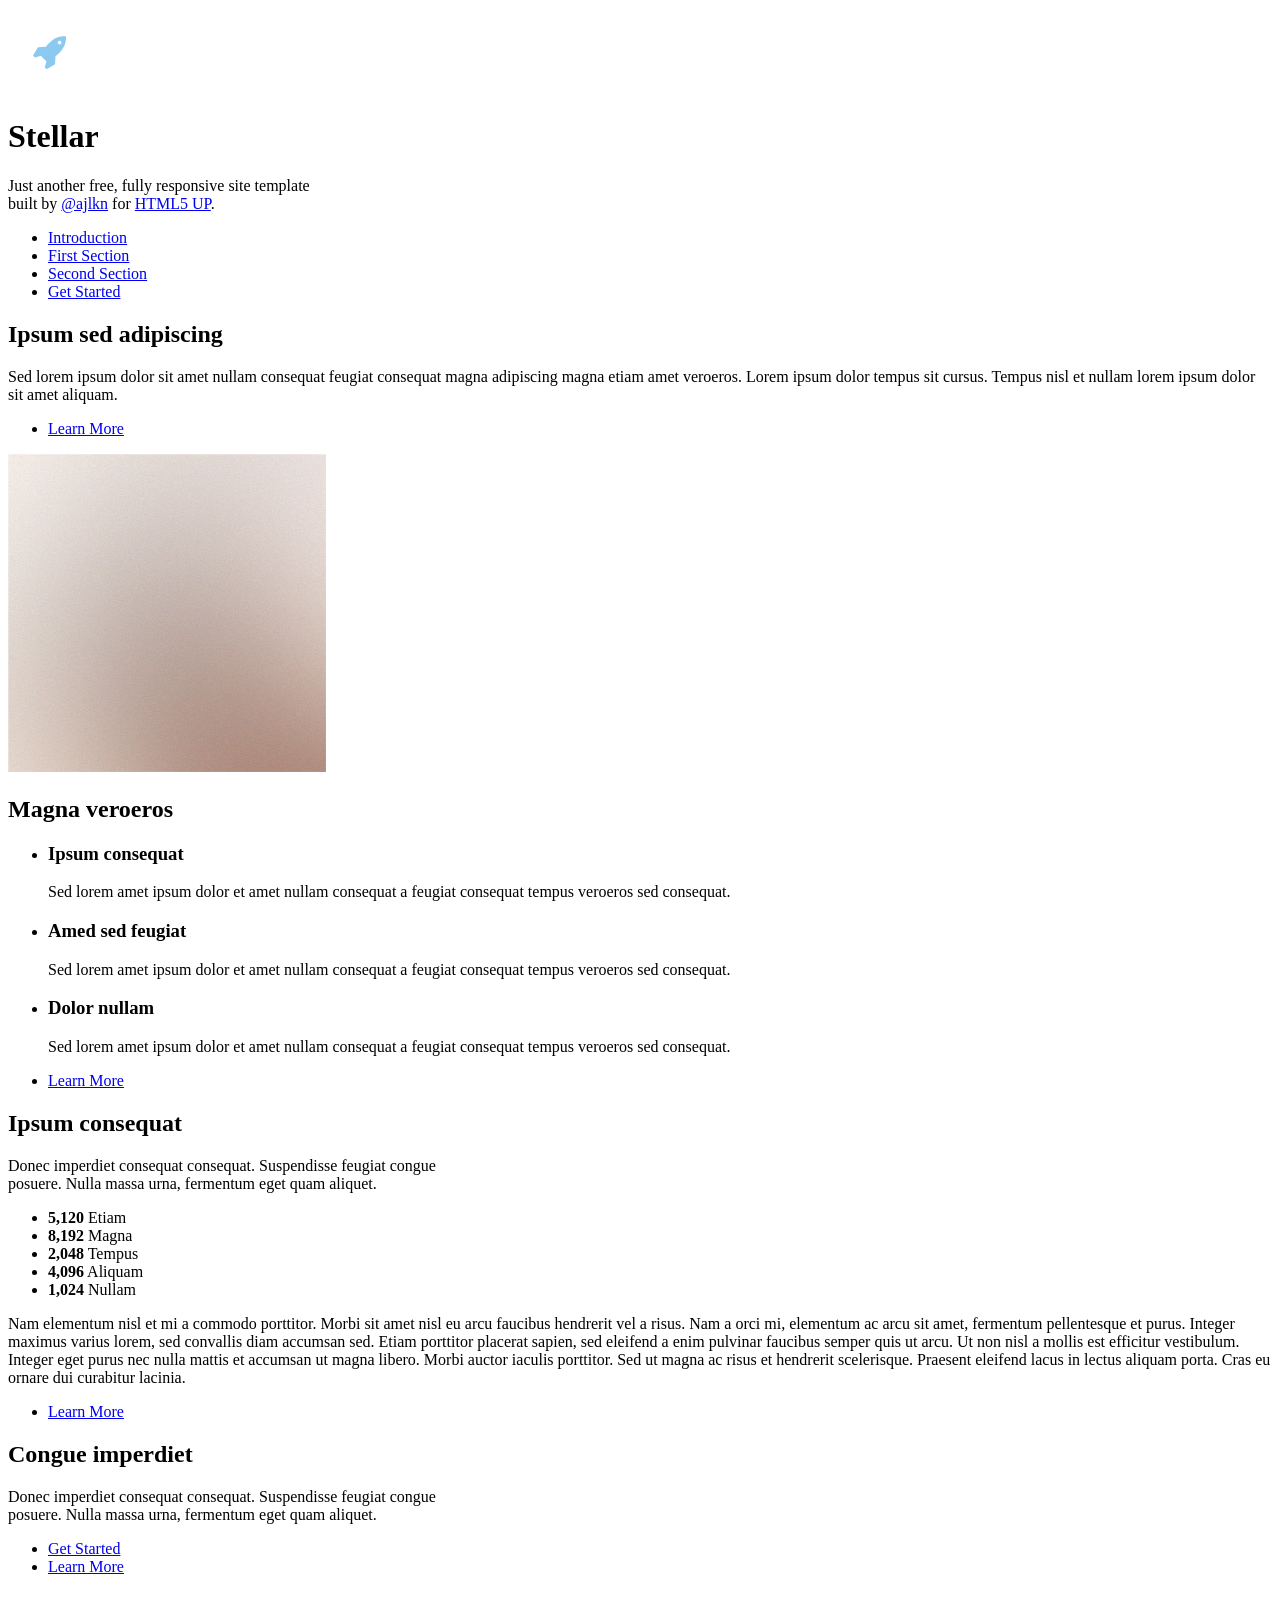
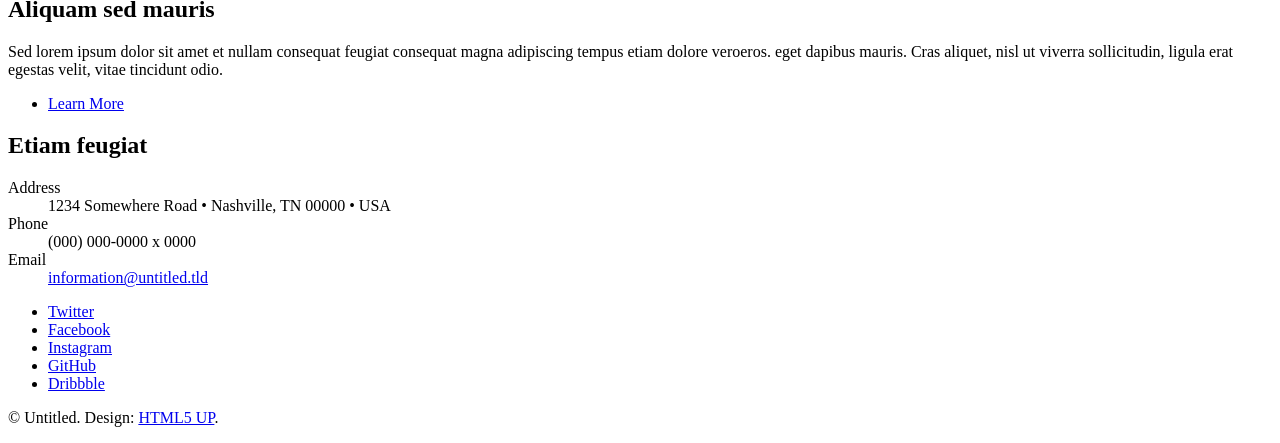
==== index.html @ ede164cc "initial commit" ====
<!DOCTYPE HTML>
<!--
	Stellar by HTML5 UP
	html5up.net | @ajlkn
	Free for personal and commercial use under the CCA 3.0 license (html5up.net/license)
-->
<html>
	<head>
		<title>Stellar by HTML5 UP</title>
		<meta charset="utf-8" />
		<meta name="viewport" content="width=device-width, initial-scale=1, user-scalable=no" />
		<link rel="stylesheet" href="assets/css/main.css" />
		<noscript><link rel="stylesheet" href="assets/css/noscript.css" /></noscript>
	</head>
	<body class="is-preload">

		<!-- Wrapper -->
			<div id="wrapper">

				<!-- Header -->
					<header id="header" class="alt">
						<span class="logo"><img src="images/logo.svg" alt="" /></span>
						<h1>Stellar</h1>
						<p>Just another free, fully responsive site template<br />
						built by <a href="https://twitter.com/ajlkn">@ajlkn</a> for <a href="https://html5up.net">HTML5 UP</a>.</p>
					</header>

				<!-- Nav -->
					<nav id="nav">
						<ul>
							<li><a href="#intro" class="active">Introduction</a></li>
							<li><a href="#first">First Section</a></li>
							<li><a href="#second">Second Section</a></li>
							<li><a href="#cta">Get Started</a></li>
						</ul>
					</nav>

				<!-- Main -->
					<div id="main">

						<!-- Introduction -->
							<section id="intro" class="main">
								<div class="spotlight">
									<div class="content">
										<header class="major">
											<h2>Ipsum sed adipiscing</h2>
										</header>
										<p>Sed lorem ipsum dolor sit amet nullam consequat feugiat consequat magna
										adipiscing magna etiam amet veroeros. Lorem ipsum dolor tempus sit cursus.
										Tempus nisl et nullam lorem ipsum dolor sit amet aliquam.</p>
										<ul class="actions">
											<li><a href="generic.html" class="button">Learn More</a></li>
										</ul>
									</div>
									<span class="image"><img src="images/pic01.jpg" alt="" /></span>
								</div>
							</section>

						<!-- First Section -->
							<section id="first" class="main special">
								<header class="major">
									<h2>Magna veroeros</h2>
								</header>
								<ul class="features">
									<li>
										<span class="icon solid major style1 fa-code"></span>
										<h3>Ipsum consequat</h3>
										<p>Sed lorem amet ipsum dolor et amet nullam consequat a feugiat consequat tempus veroeros sed consequat.</p>
									</li>
									<li>
										<span class="icon major style3 fa-copy"></span>
										<h3>Amed sed feugiat</h3>
										<p>Sed lorem amet ipsum dolor et amet nullam consequat a feugiat consequat tempus veroeros sed consequat.</p>
									</li>
									<li>
										<span class="icon major style5 fa-gem"></span>
										<h3>Dolor nullam</h3>
										<p>Sed lorem amet ipsum dolor et amet nullam consequat a feugiat consequat tempus veroeros sed consequat.</p>
									</li>
								</ul>
								<footer class="major">
									<ul class="actions special">
										<li><a href="generic.html" class="button">Learn More</a></li>
									</ul>
								</footer>
							</section>

						<!-- Second Section -->
							<section id="second" class="main special">
								<header class="major">
									<h2>Ipsum consequat</h2>
									<p>Donec imperdiet consequat consequat. Suspendisse feugiat congue<br />
									posuere. Nulla massa urna, fermentum eget quam aliquet.</p>
								</header>
								<ul class="statistics">
									<li class="style1">
										<span class="icon solid fa-code-branch"></span>
										<strong>5,120</strong> Etiam
									</li>
									<li class="style2">
										<span class="icon fa-folder-open"></span>
										<strong>8,192</strong> Magna
									</li>
									<li class="style3">
										<span class="icon solid fa-signal"></span>
										<strong>2,048</strong> Tempus
									</li>
									<li class="style4">
										<span class="icon solid fa-laptop"></span>
										<strong>4,096</strong> Aliquam
									</li>
									<li class="style5">
										<span class="icon fa-gem"></span>
										<strong>1,024</strong> Nullam
									</li>
								</ul>
								<p class="content">Nam elementum nisl et mi a commodo porttitor. Morbi sit amet nisl eu arcu faucibus hendrerit vel a risus. Nam a orci mi, elementum ac arcu sit amet, fermentum pellentesque et purus. Integer maximus varius lorem, sed convallis diam accumsan sed. Etiam porttitor placerat sapien, sed eleifend a enim pulvinar faucibus semper quis ut arcu. Ut non nisl a mollis est efficitur vestibulum. Integer eget purus nec nulla mattis et accumsan ut magna libero. Morbi auctor iaculis porttitor. Sed ut magna ac risus et hendrerit scelerisque. Praesent eleifend lacus in lectus aliquam porta. Cras eu ornare dui curabitur lacinia.</p>
								<footer class="major">
									<ul class="actions special">
										<li><a href="generic.html" class="button">Learn More</a></li>
									</ul>
								</footer>
							</section>

						<!-- Get Started -->
							<section id="cta" class="main special">
								<header class="major">
									<h2>Congue imperdiet</h2>
									<p>Donec imperdiet consequat consequat. Suspendisse feugiat congue<br />
									posuere. Nulla massa urna, fermentum eget quam aliquet.</p>
								</header>
								<footer class="major">
									<ul class="actions special">
										<li><a href="generic.html" class="button primary">Get Started</a></li>
										<li><a href="generic.html" class="button">Learn More</a></li>
									</ul>
								</footer>
							</section>

					</div>

				<!-- Footer -->
					<footer id="footer">
						<section>
							<h2>Aliquam sed mauris</h2>
							<p>Sed lorem ipsum dolor sit amet et nullam consequat feugiat consequat magna adipiscing tempus etiam dolore veroeros. eget dapibus mauris. Cras aliquet, nisl ut viverra sollicitudin, ligula erat egestas velit, vitae tincidunt odio.</p>
							<ul class="actions">
								<li><a href="generic.html" class="button">Learn More</a></li>
							</ul>
						</section>
						<section>
							<h2>Etiam feugiat</h2>
							<dl class="alt">
								<dt>Address</dt>
								<dd>1234 Somewhere Road &bull; Nashville, TN 00000 &bull; USA</dd>
								<dt>Phone</dt>
								<dd>(000) 000-0000 x 0000</dd>
								<dt>Email</dt>
								<dd><a href="#">information@untitled.tld</a></dd>
							</dl>
							<ul class="icons">
								<li><a href="#" class="icon brands fa-twitter alt"><span class="label">Twitter</span></a></li>
								<li><a href="#" class="icon brands fa-facebook-f alt"><span class="label">Facebook</span></a></li>
								<li><a href="#" class="icon brands fa-instagram alt"><span class="label">Instagram</span></a></li>
								<li><a href="#" class="icon brands fa-github alt"><span class="label">GitHub</span></a></li>
								<li><a href="#" class="icon brands fa-dribbble alt"><span class="label">Dribbble</span></a></li>
							</ul>
						</section>
						<p class="copyright">&copy; Untitled. Design: <a href="https://html5up.net">HTML5 UP</a>.</p>
					</footer>

			</div>

		<!-- Scripts -->
			<script src="assets/js/jquery.min.js"></script>
			<script src="assets/js/jquery.scrollex.min.js"></script>
			<script src="assets/js/jquery.scrolly.min.js"></script>
			<script src="assets/js/browser.min.js"></script>
			<script src="assets/js/breakpoints.min.js"></script>
			<script src="assets/js/util.js"></script>
			<script src="assets/js/main.js"></script>

	</body>
</html>
---- assets/css/main.css ----
@import url(fontawesome-all.min.css);
@import 'https://fonts.googleapis.com/css?family=Source+Sans+Pro:300,400';

/*
	Stellar by HTML5 UP
	html5up.net | @ajlkn
	Free for personal and commercial use under the CCA 3.0 license (html5up.net/license)
*/

html, body, div, span, applet, object,
iframe, h1, h2, h3, h4, h5, h6, p, blockquote,
pre, a, abbr, acronym, address, big, cite,
code, del, dfn, em, img, ins, kbd, q, s, samp,
small, strike, strong, sub, sup, tt, var, b,
u, i, center, dl, dt, dd, ol, ul, li, fieldset,
form, label, legend, table, caption, tbody,
tfoot, thead, tr, th, td, article, aside,
canvas, details, embed, figure, figcaption,
footer, header, hgroup, menu, nav, output, ruby,
section, summary, time, mark, audio, video {
	margin: 0;
	padding: 0;
	border: 0;
	font-size: 100%;
	font: inherit;
	vertical-align: baseline;}

article, aside, details, figcaption, figure,
footer, header, hgroup, menu, nav, section {
	display: block;}

body {
	line-height: 1;
}

ol, ul {
	list-style: none;
}

blockquote, q {
	quotes: none;
}

	blockquote:before, blockquote:after, q:before, q:after {
		content: '';
		content: none;
	}

table {
	border-collapse: collapse;
	border-spacing: 0;
}

body {
	-webkit-text-size-adjust: none;
}

mark {
	background-color: transparent;
	color: inherit;
}

input::-moz-focus-inner {
	border: 0;
	padding: 0;
}

input, select, textarea {
	-moz-appearance: none;
	-webkit-appearance: none;
	-ms-appearance: none;
	appearance: none;
}

/* Basic */

	@-ms-viewport {
		width: device-width;
	}

	body {
		-ms-overflow-style: scrollbar;
	}

	@media screen and (max-width: 480px) {

		html, body {
			min-width: 320px;
		}

	}

	html {
		box-sizing: border-box;
	}

	*, *:before, *:after {
		box-sizing: inherit;
	}

	body {
		background-color: #935d8c;
		background-image: url("images/overlay.png"), -moz-linear-gradient(45deg, #e37682 15%, #5f4d93 85%);
		background-image: url("images/overlay.png"), -webkit-linear-gradient(45deg, #e37682 15%, #5f4d93 85%);
		background-image: url("images/overlay.png"), -ms-linear-gradient(45deg, #e37682 15%, #5f4d93 85%);
		background-image: url("images/overlay.png"), linear-gradient(45deg, #e37682 15%, #5f4d93 85%);
	}

		body.is-preload *, body.is-preload *:before, body.is-preload *:after {
			-moz-animation: none !important;
			-webkit-animation: none !important;
			-ms-animation: none !important;
			animation: none !important;
			-moz-transition: none !important;
			-webkit-transition: none !important;
			-ms-transition: none !important;
			transition: none !important;
		}

/* Type */

	body {
		background-color: #935d8c;
		color: rgba(255, 255, 255, 0.65);
	}

	body, input, select, textarea {
		font-family: "Source Sans Pro", Helvetica, sans-serif;
		font-size: 17pt;
		font-weight: 300;
		line-height: 1.65;
	}

		@media screen and (max-width: 1680px) {

			body, input, select, textarea {
				font-size: 14pt;
			}

		}

		@media screen and (max-width: 1280px) {

			body, input, select, textarea {
				font-size: 12pt;
			}

		}

		@media screen and (max-width: 360px) {

			body, input, select, textarea {
				font-size: 11pt;
			}

		}

	a {
		-moz-transition: color 0.2s ease, border-bottom 0.2s ease;
		-webkit-transition: color 0.2s ease, border-bottom 0.2s ease;
		-ms-transition: color 0.2s ease, border-bottom 0.2s ease;
		transition: color 0.2s ease, border-bottom 0.2s ease;
		text-decoration: none;
		border-bottom: dotted 1px;
		color: inherit;
	}

		a:hover {
			border-bottom-color: transparent;
		}

	strong, b {
		font-weight: 400;
	}

	em, i {
		font-style: italic;
	}

	p {
		margin: 0 0 2em 0;
	}

		p.content {
			-moz-columns: 20em 2;
			-webkit-columns: 20em 2;
			-ms-columns: 20em 2;
			columns: 20em 2;
			-moz-column-gap: 2em;
			-webkit-column-gap: 2em;
			-ms-column-gap: 2em;
			column-gap: 2em;
			text-align: justify;
		}

	h1, h2, h3, h4, h5, h6 {
		font-weight: 300;
		line-height: 1.5;
		margin: 0 0 0.7em 0;
		letter-spacing: -0.025em;
	}

		h1 a, h2 a, h3 a, h4 a, h5 a, h6 a {
			color: inherit;
			text-decoration: none;
		}

	h1 {
		font-size: 2.5em;
		line-height: 1.2;
	}

	h2 {
		font-size: 1.5em;
	}

	h3 {
		font-size: 1.25em;
	}

	h4 {
		font-size: 1.1em;
	}

	h5 {
		font-size: 0.9em;
	}

	h6 {
		font-size: 0.7em;
	}

	@media screen and (max-width: 736px) {

		h1 {
			font-size: 2em;
		}

	}

	sub {
		font-size: 0.8em;
		position: relative;
		top: 0.5em;
	}

	sup {
		font-size: 0.8em;
		position: relative;
		top: -0.5em;
	}

	blockquote {
		border-left: solid 4px;
		font-style: italic;
		margin: 0 0 2em 0;
		padding: 0.5em 0 0.5em 2em;
	}

	code {
		border-radius: 8px;
		border: solid 1px;
		font-family: "Courier New", monospace;
		font-size: 0.9em;
		margin: 0 0.25em;
		padding: 0.25em 0.65em;
	}

	pre {
		-webkit-overflow-scrolling: touch;
		font-family: "Courier New", monospace;
		font-size: 0.9em;
		margin: 0 0 2em 0;
	}

		pre code {
			display: block;
			line-height: 1.75;
			padding: 1em 1.5em;
			overflow-x: auto;
		}

	hr {
		border: 0;
		border-bottom: solid 1px;
		margin: 2em 0;
	}

		hr.major {
			margin: 3em 0;
		}

	.align-left {
		text-align: left;
	}

	.align-center {
		text-align: center;
	}

	.align-right {
		text-align: right;
	}

	input, select, textarea {
		color: #ffffff;
	}

	a:hover {
		color: #ffffff;
	}

	strong, b {
		color: #ffffff;
	}

	h1, h2, h3, h4, h5, h6 {
		color: #ffffff;
	}

	blockquote {
		border-left-color: rgba(255, 255, 255, 0.35);
	}

	code {
		background: rgba(255, 255, 255, 0.075);
		border-color: rgba(255, 255, 255, 0.35);
	}

	hr {
		border-bottom-color: rgba(255, 255, 255, 0.35);
	}

/* Row */

	.row {
		display: flex;
		flex-wrap: wrap;
		box-sizing: border-box;
		align-items: stretch;
	}

		.row > * {
			box-sizing: border-box;
		}

		.row.gtr-uniform > * > :last-child {
			margin-bottom: 0;
		}

		.row.aln-left {
			justify-content: flex-start;
		}

		.row.aln-center {
			justify-content: center;
		}

		.row.aln-right {
			justify-content: flex-end;
		}

		.row.aln-top {
			align-items: flex-start;
		}

		.row.aln-middle {
			align-items: center;
		}

		.row.aln-bottom {
			align-items: flex-end;
		}

		.row > .imp {
			order: -1;
		}

		.row > .col-1 {
			width: 8.33333%;
		}

		.row > .off-1 {
			margin-left: 8.33333%;
		}

		.row > .col-2 {
			width: 16.66667%;
		}

		.row > .off-2 {
			margin-left: 16.66667%;
		}

		.row > .col-3 {
			width: 25%;
		}

		.row > .off-3 {
			margin-left: 25%;
		}

		.row > .col-4 {
			width: 33.33333%;
		}

		.row > .off-4 {
			margin-left: 33.33333%;
		}

		.row > .col-5 {
			width: 41.66667%;
		}

		.row > .off-5 {
			margin-left: 41.66667%;
		}

		.row > .col-6 {
			width: 50%;
		}

		.row > .off-6 {
			margin-left: 50%;
		}

		.row > .col-7 {
			width: 58.33333%;
		}

		.row > .off-7 {
			margin-left: 58.33333%;
		}

		.row > .col-8 {
			width: 66.66667%;
		}

		.row > .off-8 {
			margin-left: 66.66667%;
		}

		.row > .col-9 {
			width: 75%;
		}

		.row > .off-9 {
			margin-left: 75%;
		}

		.row > .col-10 {
			width: 83.33333%;
		}

		.row > .off-10 {
			margin-left: 83.33333%;
		}

		.row > .col-11 {
			width: 91.66667%;
		}

		.row > .off-11 {
			margin-left: 91.66667%;
		}

		.row > .col-12 {
			width: 100%;
		}

		.row > .off-12 {
			margin-left: 100%;
		}

		.row.gtr-0 {
			margin-top: 0;
			margin-left: 0em;
		}

			.row.gtr-0 > * {
				padding: 0 0 0 0em;
			}

			.row.gtr-0.gtr-uniform {
				margin-top: 0em;
			}

				.row.gtr-0.gtr-uniform > * {
					padding-top: 0em;
				}

		.row.gtr-25 {
			margin-top: 0;
			margin-left: -0.375em;
		}

			.row.gtr-25 > * {
				padding: 0 0 0 0.375em;
			}

			.row.gtr-25.gtr-uniform {
				margin-top: -0.375em;
			}

				.row.gtr-25.gtr-uniform > * {
					padding-top: 0.375em;
				}

		.row.gtr-50 {
			margin-top: 0;
			margin-left: -0.75em;
		}

			.row.gtr-50 > * {
				padding: 0 0 0 0.75em;
			}

			.row.gtr-50.gtr-uniform {
				margin-top: -0.75em;
			}

				.row.gtr-50.gtr-uniform > * {
					padding-top: 0.75em;
				}

		.row {
			margin-top: 0;
			margin-left: -1.5em;
		}

			.row > * {
				padding: 0 0 0 1.5em;
			}

			.row.gtr-uniform {
				margin-top: -1.5em;
			}

				.row.gtr-uniform > * {
					padding-top: 1.5em;
				}

		.row.gtr-150 {
			margin-top: 0;
			margin-left: -2.25em;
		}

			.row.gtr-150 > * {
				padding: 0 0 0 2.25em;
			}

			.row.gtr-150.gtr-uniform {
				margin-top: -2.25em;
			}

				.row.gtr-150.gtr-uniform > * {
					padding-top: 2.25em;
				}

		.row.gtr-200 {
			margin-top: 0;
			margin-left: -3em;
		}

			.row.gtr-200 > * {
				padding: 0 0 0 3em;
			}

			.row.gtr-200.gtr-uniform {
				margin-top: -3em;
			}

				.row.gtr-200.gtr-uniform > * {
					padding-top: 3em;
				}

		@media screen and (max-width: 1680px) {

			.row {
				display: flex;
				flex-wrap: wrap;
				box-sizing: border-box;
				align-items: stretch;
			}

				.row > * {
					box-sizing: border-box;
				}

				.row.gtr-uniform > * > :last-child {
					margin-bottom: 0;
				}

				.row.aln-left {
					justify-content: flex-start;
				}

				.row.aln-center {
					justify-content: center;
				}

				.row.aln-right {
					justify-content: flex-end;
				}

				.row.aln-top {
					align-items: flex-start;
				}

				.row.aln-middle {
					align-items: center;
				}

				.row.aln-bottom {
					align-items: flex-end;
				}

				.row > .imp-xlarge {
					order: -1;
				}

				.row > .col-1-xlarge {
					width: 8.33333%;
				}

				.row > .off-1-xlarge {
					margin-left: 8.33333%;
				}

				.row > .col-2-xlarge {
					width: 16.66667%;
				}

				.row > .off-2-xlarge {
					margin-left: 16.66667%;
				}

				.row > .col-3-xlarge {
					width: 25%;
				}

				.row > .off-3-xlarge {
					margin-left: 25%;
				}

				.row > .col-4-xlarge {
					width: 33.33333%;
				}

				.row > .off-4-xlarge {
					margin-left: 33.33333%;
				}

				.row > .col-5-xlarge {
					width: 41.66667%;
				}

				.row > .off-5-xlarge {
					margin-left: 41.66667%;
				}

				.row > .col-6-xlarge {
					width: 50%;
				}

				.row > .off-6-xlarge {
					margin-left: 50%;
				}

				.row > .col-7-xlarge {
					width: 58.33333%;
				}

				.row > .off-7-xlarge {
					margin-left: 58.33333%;
				}

				.row > .col-8-xlarge {
					width: 66.66667%;
				}

				.row > .off-8-xlarge {
					margin-left: 66.66667%;
				}

				.row > .col-9-xlarge {
					width: 75%;
				}

				.row > .off-9-xlarge {
					margin-left: 75%;
				}

				.row > .col-10-xlarge {
					width: 83.33333%;
				}

				.row > .off-10-xlarge {
					margin-left: 83.33333%;
				}

				.row > .col-11-xlarge {
					width: 91.66667%;
				}

				.row > .off-11-xlarge {
					margin-left: 91.66667%;
				}

				.row > .col-12-xlarge {
					width: 100%;
				}

				.row > .off-12-xlarge {
					margin-left: 100%;
				}

				.row.gtr-0 {
					margin-top: 0;
					margin-left: 0em;
				}

					.row.gtr-0 > * {
						padding: 0 0 0 0em;
					}

					.row.gtr-0.gtr-uniform {
						margin-top: 0em;
					}

						.row.gtr-0.gtr-uniform > * {
							padding-top: 0em;
						}

				.row.gtr-25 {
					margin-top: 0;
					margin-left: -0.375em;
				}

					.row.gtr-25 > * {
						padding: 0 0 0 0.375em;
					}

					.row.gtr-25.gtr-uniform {
						margin-top: -0.375em;
					}

						.row.gtr-25.gtr-uniform > * {
							padding-top: 0.375em;
						}

				.row.gtr-50 {
					margin-top: 0;
					margin-left: -0.75em;
				}

					.row.gtr-50 > * {
						padding: 0 0 0 0.75em;
					}

					.row.gtr-50.gtr-uniform {
						margin-top: -0.75em;
					}

						.row.gtr-50.gtr-uniform > * {
							padding-top: 0.75em;
						}

				.row {
					margin-top: 0;
					margin-left: -1.5em;
				}

					.row > * {
						padding: 0 0 0 1.5em;
					}

					.row.gtr-uniform {
						margin-top: -1.5em;
					}

						.row.gtr-uniform > * {
							padding-top: 1.5em;
						}

				.row.gtr-150 {
					margin-top: 0;
					margin-left: -2.25em;
				}

					.row.gtr-150 > * {
						padding: 0 0 0 2.25em;
					}

					.row.gtr-150.gtr-uniform {
						margin-top: -2.25em;
					}

						.row.gtr-150.gtr-uniform > * {
							padding-top: 2.25em;
						}

				.row.gtr-200 {
					margin-top: 0;
					margin-left: -3em;
				}

					.row.gtr-200 > * {
						padding: 0 0 0 3em;
					}

					.row.gtr-200.gtr-uniform {
						margin-top: -3em;
					}

						.row.gtr-200.gtr-uniform > * {
							padding-top: 3em;
						}

		}

		@media screen and (max-width: 1280px) {

			.row {
				display: flex;
				flex-wrap: wrap;
				box-sizing: border-box;
				align-items: stretch;
			}

				.row > * {
					box-sizing: border-box;
				}

				.row.gtr-uniform > * > :last-child {
					margin-bottom: 0;
				}

				.row.aln-left {
					justify-content: flex-start;
				}

				.row.aln-center {
					justify-content: center;
				}

				.row.aln-right {
					justify-content: flex-end;
				}

				.row.aln-top {
					align-items: flex-start;
				}

				.row.aln-middle {
					align-items: center;
				}

				.row.aln-bottom {
					align-items: flex-end;
				}

				.row > .imp-large {
					order: -1;
				}

				.row > .col-1-large {
					width: 8.33333%;
				}

				.row > .off-1-large {
					margin-left: 8.33333%;
				}

				.row > .col-2-large {
					width: 16.66667%;
				}

				.row > .off-2-large {
					margin-left: 16.66667%;
				}

				.row > .col-3-large {
					width: 25%;
				}

				.row > .off-3-large {
					margin-left: 25%;
				}

				.row > .col-4-large {
					width: 33.33333%;
				}

				.row > .off-4-large {
					margin-left: 33.33333%;
				}

				.row > .col-5-large {
					width: 41.66667%;
				}

				.row > .off-5-large {
					margin-left: 41.66667%;
				}

				.row > .col-6-large {
					width: 50%;
				}

				.row > .off-6-large {
					margin-left: 50%;
				}

				.row > .col-7-large {
					width: 58.33333%;
				}

				.row > .off-7-large {
					margin-left: 58.33333%;
				}

				.row > .col-8-large {
					width: 66.66667%;
				}

				.row > .off-8-large {
					margin-left: 66.66667%;
				}

				.row > .col-9-large {
					width: 75%;
				}

				.row > .off-9-large {
					margin-left: 75%;
				}

				.row > .col-10-large {
					width: 83.33333%;
				}

				.row > .off-10-large {
					margin-left: 83.33333%;
				}

				.row > .col-11-large {
					width: 91.66667%;
				}

				.row > .off-11-large {
					margin-left: 91.66667%;
				}

				.row > .col-12-large {
					width: 100%;
				}

				.row > .off-12-large {
					margin-left: 100%;
				}

				.row.gtr-0 {
					margin-top: 0;
					margin-left: 0em;
				}

					.row.gtr-0 > * {
						padding: 0 0 0 0em;
					}

					.row.gtr-0.gtr-uniform {
						margin-top: 0em;
					}

						.row.gtr-0.gtr-uniform > * {
							padding-top: 0em;
						}

				.row.gtr-25 {
					margin-top: 0;
					margin-left: -0.375em;
				}

					.row.gtr-25 > * {
						padding: 0 0 0 0.375em;
					}

					.row.gtr-25.gtr-uniform {
						margin-top: -0.375em;
					}

						.row.gtr-25.gtr-uniform > * {
							padding-top: 0.375em;
						}

				.row.gtr-50 {
					margin-top: 0;
					margin-left: -0.75em;
				}

					.row.gtr-50 > * {
						padding: 0 0 0 0.75em;
					}

					.row.gtr-50.gtr-uniform {
						margin-top: -0.75em;
					}

						.row.gtr-50.gtr-uniform > * {
							padding-top: 0.75em;
						}

				.row {
					margin-top: 0;
					margin-left: -1.5em;
				}

					.row > * {
						padding: 0 0 0 1.5em;
					}

					.row.gtr-uniform {
						margin-top: -1.5em;
					}

						.row.gtr-uniform > * {
							padding-top: 1.5em;
						}

				.row.gtr-150 {
					margin-top: 0;
					margin-left: -2.25em;
				}

					.row.gtr-150 > * {
						padding: 0 0 0 2.25em;
					}

					.row.gtr-150.gtr-uniform {
						margin-top: -2.25em;
					}

						.row.gtr-150.gtr-uniform > * {
							padding-top: 2.25em;
						}

				.row.gtr-200 {
					margin-top: 0;
					margin-left: -3em;
				}

					.row.gtr-200 > * {
						padding: 0 0 0 3em;
					}

					.row.gtr-200.gtr-uniform {
						margin-top: -3em;
					}

						.row.gtr-200.gtr-uniform > * {
							padding-top: 3em;
						}

		}

		@media screen and (max-width: 980px) {

			.row {
				display: flex;
				flex-wrap: wrap;
				box-sizing: border-box;
				align-items: stretch;
			}

				.row > * {
					box-sizing: border-box;
				}

				.row.gtr-uniform > * > :last-child {
					margin-bottom: 0;
				}

				.row.aln-left {
					justify-content: flex-start;
				}

				.row.aln-center {
					justify-content: center;
				}

				.row.aln-right {
					justify-content: flex-end;
				}

				.row.aln-top {
					align-items: flex-start;
				}

				.row.aln-middle {
					align-items: center;
				}

				.row.aln-bottom {
					align-items: flex-end;
				}

				.row > .imp-medium {
					order: -1;
				}

				.row > .col-1-medium {
					width: 8.33333%;
				}

				.row > .off-1-medium {
					margin-left: 8.33333%;
				}

				.row > .col-2-medium {
					width: 16.66667%;
				}

				.row > .off-2-medium {
					margin-left: 16.66667%;
				}

				.row > .col-3-medium {
					width: 25%;
				}

				.row > .off-3-medium {
					margin-left: 25%;
				}

				.row > .col-4-medium {
					width: 33.33333%;
				}

				.row > .off-4-medium {
					margin-left: 33.33333%;
				}

				.row > .col-5-medium {
					width: 41.66667%;
				}

				.row > .off-5-medium {
					margin-left: 41.66667%;
				}

				.row > .col-6-medium {
					width: 50%;
				}

				.row > .off-6-medium {
					margin-left: 50%;
				}

				.row > .col-7-medium {
					width: 58.33333%;
				}

				.row > .off-7-medium {
					margin-left: 58.33333%;
				}

				.row > .col-8-medium {
					width: 66.66667%;
				}

				.row > .off-8-medium {
					margin-left: 66.66667%;
				}

				.row > .col-9-medium {
					width: 75%;
				}

				.row > .off-9-medium {
					margin-left: 75%;
				}

				.row > .col-10-medium {
					width: 83.33333%;
				}

				.row > .off-10-medium {
					margin-left: 83.33333%;
				}

				.row > .col-11-medium {
					width: 91.66667%;
				}

				.row > .off-11-medium {
					margin-left: 91.66667%;
				}

				.row > .col-12-medium {
					width: 100%;
				}

				.row > .off-12-medium {
					margin-left: 100%;
				}

				.row.gtr-0 {
					margin-top: 0;
					margin-left: 0em;
				}

					.row.gtr-0 > * {
						padding: 0 0 0 0em;
					}

					.row.gtr-0.gtr-uniform {
						margin-top: 0em;
					}

						.row.gtr-0.gtr-uniform > * {
							padding-top: 0em;
						}

				.row.gtr-25 {
					margin-top: 0;
					margin-left: -0.375em;
				}

					.row.gtr-25 > * {
						padding: 0 0 0 0.375em;
					}

					.row.gtr-25.gtr-uniform {
						margin-top: -0.375em;
					}

						.row.gtr-25.gtr-uniform > * {
							padding-top: 0.375em;
						}

				.row.gtr-50 {
					margin-top: 0;
					margin-left: -0.75em;
				}

					.row.gtr-50 > * {
						padding: 0 0 0 0.75em;
					}

					.row.gtr-50.gtr-uniform {
						margin-top: -0.75em;
					}

						.row.gtr-50.gtr-uniform > * {
							padding-top: 0.75em;
						}

				.row {
					margin-top: 0;
					margin-left: -1.5em;
				}

					.row > * {
						padding: 0 0 0 1.5em;
					}

					.row.gtr-uniform {
						margin-top: -1.5em;
					}

						.row.gtr-uniform > * {
							padding-top: 1.5em;
						}

				.row.gtr-150 {
					margin-top: 0;
					margin-left: -2.25em;
				}

					.row.gtr-150 > * {
						padding: 0 0 0 2.25em;
					}

					.row.gtr-150.gtr-uniform {
						margin-top: -2.25em;
					}

						.row.gtr-150.gtr-uniform > * {
							padding-top: 2.25em;
						}

				.row.gtr-200 {
					margin-top: 0;
					margin-left: -3em;
				}

					.row.gtr-200 > * {
						padding: 0 0 0 3em;
					}

					.row.gtr-200.gtr-uniform {
						margin-top: -3em;
					}

						.row.gtr-200.gtr-uniform > * {
							padding-top: 3em;
						}

		}

		@media screen and (max-width: 736px) {

			.row {
				display: flex;
				flex-wrap: wrap;
				box-sizing: border-box;
				align-items: stretch;
			}

				.row > * {
					box-sizing: border-box;
				}

				.row.gtr-uniform > * > :last-child {
					margin-bottom: 0;
				}

				.row.aln-left {
					justify-content: flex-start;
				}

				.row.aln-center {
					justify-content: center;
				}

				.row.aln-right {
					justify-content: flex-end;
				}

				.row.aln-top {
					align-items: flex-start;
				}

				.row.aln-middle {
					align-items: center;
				}

				.row.aln-bottom {
					align-items: flex-end;
				}

				.row > .imp-small {
					order: -1;
				}

				.row > .col-1-small {
					width: 8.33333%;
				}

				.row > .off-1-small {
					margin-left: 8.33333%;
				}

				.row > .col-2-small {
					width: 16.66667%;
				}

				.row > .off-2-small {
					margin-left: 16.66667%;
				}

				.row > .col-3-small {
					width: 25%;
				}

				.row > .off-3-small {
					margin-left: 25%;
				}

				.row > .col-4-small {
					width: 33.33333%;
				}

				.row > .off-4-small {
					margin-left: 33.33333%;
				}

				.row > .col-5-small {
					width: 41.66667%;
				}

				.row > .off-5-small {
					margin-left: 41.66667%;
				}

				.row > .col-6-small {
					width: 50%;
				}

				.row > .off-6-small {
					margin-left: 50%;
				}

				.row > .col-7-small {
					width: 58.33333%;
				}

				.row > .off-7-small {
					margin-left: 58.33333%;
				}

				.row > .col-8-small {
					width: 66.66667%;
				}

				.row > .off-8-small {
					margin-left: 66.66667%;
				}

				.row > .col-9-small {
					width: 75%;
				}

				.row > .off-9-small {
					margin-left: 75%;
				}

				.row > .col-10-small {
					width: 83.33333%;
				}

				.row > .off-10-small {
					margin-left: 83.33333%;
				}

				.row > .col-11-small {
					width: 91.66667%;
				}

				.row > .off-11-small {
					margin-left: 91.66667%;
				}

				.row > .col-12-small {
					width: 100%;
				}

				.row > .off-12-small {
					margin-left: 100%;
				}

				.row.gtr-0 {
					margin-top: 0;
					margin-left: 0em;
				}

					.row.gtr-0 > * {
						padding: 0 0 0 0em;
					}

					.row.gtr-0.gtr-uniform {
						margin-top: 0em;
					}

						.row.gtr-0.gtr-uniform > * {
							padding-top: 0em;
						}

				.row.gtr-25 {
					margin-top: 0;
					margin-left: -0.25em;
				}

					.row.gtr-25 > * {
						padding: 0 0 0 0.25em;
					}

					.row.gtr-25.gtr-uniform {
						margin-top: -0.25em;
					}

						.row.gtr-25.gtr-uniform > * {
							padding-top: 0.25em;
						}

				.row.gtr-50 {
					margin-top: 0;
					margin-left: -0.5em;
				}

					.row.gtr-50 > * {
						padding: 0 0 0 0.5em;
					}

					.row.gtr-50.gtr-uniform {
						margin-top: -0.5em;
					}

						.row.gtr-50.gtr-uniform > * {
							padding-top: 0.5em;
						}

				.row {
					margin-top: 0;
					margin-left: -1em;
				}

					.row > * {
						padding: 0 0 0 1em;
					}

					.row.gtr-uniform {
						margin-top: -1em;
					}

						.row.gtr-uniform > * {
							padding-top: 1em;
						}

				.row.gtr-150 {
					margin-top: 0;
					margin-left: -1.5em;
				}

					.row.gtr-150 > * {
						padding: 0 0 0 1.5em;
					}

					.row.gtr-150.gtr-uniform {
						margin-top: -1.5em;
					}

						.row.gtr-150.gtr-uniform > * {
							padding-top: 1.5em;
						}

				.row.gtr-200 {
					margin-top: 0;
					margin-left: -2em;
				}

					.row.gtr-200 > * {
						padding: 0 0 0 2em;
					}

					.row.gtr-200.gtr-uniform {
						margin-top: -2em;
					}

						.row.gtr-200.gtr-uniform > * {
							padding-top: 2em;
						}

		}

		@media screen and (max-width: 480px) {

			.row {
				display: flex;
				flex-wrap: wrap;
				box-sizing: border-box;
				align-items: stretch;
			}

				.row > * {
					box-sizing: border-box;
				}

				.row.gtr-uniform > * > :last-child {
					margin-bottom: 0;
				}

				.row.aln-left {
					justify-content: flex-start;
				}

				.row.aln-center {
					justify-content: center;
				}

				.row.aln-right {
					justify-content: flex-end;
				}

				.row.aln-top {
					align-items: flex-start;
				}

				.row.aln-middle {
					align-items: center;
				}

				.row.aln-bottom {
					align-items: flex-end;
				}

				.row > .imp-xsmall {
					order: -1;
				}

				.row > .col-1-xsmall {
					width: 8.33333%;
				}

				.row > .off-1-xsmall {
					margin-left: 8.33333%;
				}

				.row > .col-2-xsmall {
					width: 16.66667%;
				}

				.row > .off-2-xsmall {
					margin-left: 16.66667%;
				}

				.row > .col-3-xsmall {
					width: 25%;
				}

				.row > .off-3-xsmall {
					margin-left: 25%;
				}

				.row > .col-4-xsmall {
					width: 33.33333%;
				}

				.row > .off-4-xsmall {
					margin-left: 33.33333%;
				}

				.row > .col-5-xsmall {
					width: 41.66667%;
				}

				.row > .off-5-xsmall {
					margin-left: 41.66667%;
				}

				.row > .col-6-xsmall {
					width: 50%;
				}

				.row > .off-6-xsmall {
					margin-left: 50%;
				}

				.row > .col-7-xsmall {
					width: 58.33333%;
				}

				.row > .off-7-xsmall {
					margin-left: 58.33333%;
				}

				.row > .col-8-xsmall {
					width: 66.66667%;
				}

				.row > .off-8-xsmall {
					margin-left: 66.66667%;
				}

				.row > .col-9-xsmall {
					width: 75%;
				}

				.row > .off-9-xsmall {
					margin-left: 75%;
				}

				.row > .col-10-xsmall {
					width: 83.33333%;
				}

				.row > .off-10-xsmall {
					margin-left: 83.33333%;
				}

				.row > .col-11-xsmall {
					width: 91.66667%;
				}

				.row > .off-11-xsmall {
					margin-left: 91.66667%;
				}

				.row > .col-12-xsmall {
					width: 100%;
				}

				.row > .off-12-xsmall {
					margin-left: 100%;
				}

				.row.gtr-0 {
					margin-top: 0;
					margin-left: 0em;
				}

					.row.gtr-0 > * {
						padding: 0 0 0 0em;
					}

					.row.gtr-0.gtr-uniform {
						margin-top: 0em;
					}

						.row.gtr-0.gtr-uniform > * {
							padding-top: 0em;
						}

				.row.gtr-25 {
					margin-top: 0;
					margin-left: -0.3125em;
				}

					.row.gtr-25 > * {
						padding: 0 0 0 0.3125em;
					}

					.row.gtr-25.gtr-uniform {
						margin-top: -0.3125em;
					}

						.row.gtr-25.gtr-uniform > * {
							padding-top: 0.3125em;
						}

				.row.gtr-50 {
					margin-top: 0;
					margin-left: -0.625em;
				}

					.row.gtr-50 > * {
						padding: 0 0 0 0.625em;
					}

					.row.gtr-50.gtr-uniform {
						margin-top: -0.625em;
					}

						.row.gtr-50.gtr-uniform > * {
							padding-top: 0.625em;
						}

				.row {
					margin-top: 0;
					margin-left: -1.25em;
				}

					.row > * {
						padding: 0 0 0 1.25em;
					}

					.row.gtr-uniform {
						margin-top: -1.25em;
					}

						.row.gtr-uniform > * {
							padding-top: 1.25em;
						}

				.row.gtr-150 {
					margin-top: 0;
					margin-left: -1.875em;
				}

					.row.gtr-150 > * {
						padding: 0 0 0 1.875em;
					}

					.row.gtr-150.gtr-uniform {
						margin-top: -1.875em;
					}

						.row.gtr-150.gtr-uniform > * {
							padding-top: 1.875em;
						}

				.row.gtr-200 {
					margin-top: 0;
					margin-left: -2.5em;
				}

					.row.gtr-200 > * {
						padding: 0 0 0 2.5em;
					}

					.row.gtr-200.gtr-uniform {
						margin-top: -2.5em;
					}

						.row.gtr-200.gtr-uniform > * {
							padding-top: 2.5em;
						}

		}

/* Box */

	.box {
		border-radius: 8px;
		border: solid;
		margin-bottom: 2em;
		padding: 1.5em;
	}

		.box > :last-child,
		.box > :last-child > :last-child,
		.box > :last-child > :last-child > :last-child {
			margin-bottom: 0;
		}

		.box.alt {
			border: 0;
			border-radius: 0;
			padding: 0;
		}

	.box {
		border-color: rgba(255, 255, 255, 0.35);
	}

/* Button */

	input[type="submit"],
	input[type="reset"],
	input[type="button"],
	button,
	.button {
		-moz-appearance: none;
		-webkit-appearance: none;
		-ms-appearance: none;
		appearance: none;
		-moz-transition: background-color 0.2s ease-in-out, color 0.2s ease-in-out;
		-webkit-transition: background-color 0.2s ease-in-out, color 0.2s ease-in-out;
		-ms-transition: background-color 0.2s ease-in-out, color 0.2s ease-in-out;
		transition: background-color 0.2s ease-in-out, color 0.2s ease-in-out;
		border-radius: 8px;
		border: 0;
		cursor: pointer;
		display: inline-block;
		font-weight: 300;
		height: 2.75em;
		line-height: 2.75em;
		min-width: 9.25em;
		padding: 0 1.5em;
		text-align: center;
		text-decoration: none;
		white-space: nowrap;
	}

		input[type="submit"].icon,
		input[type="reset"].icon,
		input[type="button"].icon,
		button.icon,
		.button.icon {
			padding-left: 1.35em;
		}

			input[type="submit"].icon:before,
			input[type="reset"].icon:before,
			input[type="button"].icon:before,
			button.icon:before,
			.button.icon:before {
				margin-right: 0.5em;
			}

		input[type="submit"].fit,
		input[type="reset"].fit,
		input[type="button"].fit,
		button.fit,
		.button.fit {
			width: 100%;
		}

		input[type="submit"].small,
		input[type="reset"].small,
		input[type="button"].small,
		button.small,
		.button.small {
			font-size: 0.8em;
		}

		input[type="submit"].large,
		input[type="reset"].large,
		input[type="button"].large,
		button.large,
		.button.large {
			font-size: 1.35em;
		}

		input[type="submit"].disabled, input[type="submit"]:disabled,
		input[type="reset"].disabled,
		input[type="reset"]:disabled,
		input[type="button"].disabled,
		input[type="button"]:disabled,
		button.disabled,
		button:disabled,
		.button.disabled,
		.button:disabled {
			pointer-events: none;
			opacity: 0.25;
		}

		@media screen and (max-width: 736px) {

			input[type="submit"],
			input[type="reset"],
			input[type="button"],
			button,
			.button {
				min-width: 0;
			}

		}

	input[type="submit"],
	input[type="reset"],
	input[type="button"],
	button,
	.button {
		background-color: transparent;
		box-shadow: inset 0 0 0 1px rgba(255, 255, 255, 0.35);
		color: #ffffff !important;
	}

		input[type="submit"]:hover,
		input[type="reset"]:hover,
		input[type="button"]:hover,
		button:hover,
		.button:hover {
			background-color: rgba(255, 255, 255, 0.075);
		}

		input[type="submit"]:active,
		input[type="reset"]:active,
		input[type="button"]:active,
		button:active,
		.button:active {
			background-color: rgba(255, 255, 255, 0.2);
		}

		input[type="submit"].icon:before,
		input[type="reset"].icon:before,
		input[type="button"].icon:before,
		button.icon:before,
		.button.icon:before {
			color: rgba(255, 255, 255, 0.5);
		}

		input[type="submit"].primary,
		input[type="reset"].primary,
		input[type="button"].primary,
		button.primary,
		.button.primary {
			background-color: #8cc9f0;
			color: #ffffff !important;
			box-shadow: none;
		}

			input[type="submit"].primary:hover,
			input[type="reset"].primary:hover,
			input[type="button"].primary:hover,
			button.primary:hover,
			.button.primary:hover {
				background-color: #9acff2;
			}

			input[type="submit"].primary:active,
			input[type="reset"].primary:active,
			input[type="button"].primary:active,
			button.primary:active,
			.button.primary:active {
				background-color: #7ec3ee;
			}

			input[type="submit"].primary.icon:before,
			input[type="reset"].primary.icon:before,
			input[type="button"].primary.icon:before,
			button.primary.icon:before,
			.button.primary.icon:before {
				color: #ffffff !important;
			}

/* Form */

	form {
		margin: 0 0 2em 0;
	}

	label {
		display: block;
		font-size: 0.9em;
		font-weight: 400;
		margin: 0 0 1em 0;
	}

	input[type="text"],
	input[type="password"],
	input[type="email"],
	select,
	textarea {
		-moz-appearance: none;
		-webkit-appearance: none;
		-ms-appearance: none;
		appearance: none;
		border-radius: 8px;
		border: solid 1px;
		color: inherit;
		display: block;
		outline: 0;
		padding: 0 1em;
		text-decoration: none;
		width: 100%;
	}

		input[type="text"]:invalid,
		input[type="password"]:invalid,
		input[type="email"]:invalid,
		select:invalid,
		textarea:invalid {
			box-shadow: none;
		}

	select {
		background-size: 1.25rem;
		background-repeat: no-repeat;
		background-position: calc(100% - 1rem) center;
		height: 2.75em;
		padding-right: 2.75em;
		text-overflow: ellipsis;
	}

		select:focus::-ms-value {
			background-color: transparent;
		}

		select::-ms-expand {
			display: none;
		}

	input[type="text"],
	input[type="password"],
	input[type="email"],
	select {
		height: 2.75em;
	}

	textarea {
		padding: 0.75em 1em;
	}

	input[type="checkbox"],
	input[type="radio"] {
		-moz-appearance: none;
		-webkit-appearance: none;
		-ms-appearance: none;
		appearance: none;
		display: block;
		float: left;
		margin-right: -2em;
		opacity: 0;
		width: 1em;
		z-index: -1;
	}

		input[type="checkbox"] + label,
		input[type="radio"] + label {
			text-decoration: none;
			cursor: pointer;
			display: inline-block;
			font-size: 1em;
			font-weight: 300;
			padding-left: 2.4em;
			padding-right: 0.75em;
			position: relative;
		}

			input[type="checkbox"] + label:before,
			input[type="radio"] + label:before {
				-moz-osx-font-smoothing: grayscale;
				-webkit-font-smoothing: antialiased;
				display: inline-block;
				font-style: normal;
				font-variant: normal;
				text-rendering: auto;
				line-height: 1;
				text-transform: none !important;
				font-family: 'Font Awesome 5 Free';
				font-weight: 900;
			}

			input[type="checkbox"] + label:before,
			input[type="radio"] + label:before {
				border-radius: 8px;
				border: solid 1px;
				content: '';
				display: inline-block;
				font-size: 0.8em;
				height: 2.0625em;
				left: 0;
				line-height: 2.0625em;
				position: absolute;
				text-align: center;
				top: 0;
				width: 2.0625em;
			}

		input[type="checkbox"]:checked + label:before,
		input[type="radio"]:checked + label:before {
			content: '\f00c';
		}

	input[type="checkbox"] + label:before {
		border-radius: 8px;
	}

	input[type="radio"] + label:before {
		border-radius: 100%;
	}

	::-webkit-input-placeholder {
		opacity: 1.0;
	}

	:-moz-placeholder {
		opacity: 1.0;
	}

	::-moz-placeholder {
		opacity: 1.0;
	}

	:-ms-input-placeholder {
		opacity: 1.0;
	}

	label {
		color: #ffffff;
	}

	input[type="text"],
	input[type="password"],
	input[type="email"],
	select,
	textarea {
		background-color: rgba(255, 255, 255, 0.075);
		border-color: rgba(255, 255, 255, 0.35);
	}

		input[type="text"]:focus,
		input[type="password"]:focus,
		input[type="email"]:focus,
		select:focus,
		textarea:focus {
			border-color: #8cc9f0;
			box-shadow: 0 0 0 1px #8cc9f0;
		}

	select {
		background-image: url("data:image/svg+xml;charset=utf8,%3Csvg xmlns='http://www.w3.org/2000/svg' width='40' height='40' preserveAspectRatio='none' viewBox='0 0 40 40'%3E%3Cpath d='M9.4,12.3l10.4,10.4l10.4-10.4c0.2-0.2,0.5-0.4,0.9-0.4c0.3,0,0.6,0.1,0.9,0.4l3.3,3.3c0.2,0.2,0.4,0.5,0.4,0.9 c0,0.4-0.1,0.6-0.4,0.9L20.7,31.9c-0.2,0.2-0.5,0.4-0.9,0.4c-0.3,0-0.6-0.1-0.9-0.4L4.3,17.3c-0.2-0.2-0.4-0.5-0.4-0.9 c0-0.4,0.1-0.6,0.4-0.9l3.3-3.3c0.2-0.2,0.5-0.4,0.9-0.4S9.1,12.1,9.4,12.3z' fill='rgba(255, 255, 255, 0.35)' /%3E%3C/svg%3E");
	}

		select option {
			color: #ffffff;
			background: #935d8c;
		}

	input[type="checkbox"] + label,
	input[type="radio"] + label {
		color: rgba(255, 255, 255, 0.65);
	}

		input[type="checkbox"] + label:before,
		input[type="radio"] + label:before {
			background: rgba(255, 255, 255, 0.075);
			border-color: rgba(255, 255, 255, 0.35);
		}

	input[type="checkbox"]:checked + label:before,
	input[type="radio"]:checked + label:before {
		background-color: #ffffff;
		border-color: #ffffff;
		color: #935d8c;
	}

	input[type="checkbox"]:focus + label:before,
	input[type="radio"]:focus + label:before {
		border-color: #8cc9f0;
		box-shadow: 0 0 0 1px #8cc9f0;
	}

	::-webkit-input-placeholder {
		color: rgba(255, 255, 255, 0.5) !important;
	}

	:-moz-placeholder {
		color: rgba(255, 255, 255, 0.5) !important;
	}

	::-moz-placeholder {
		color: rgba(255, 255, 255, 0.5) !important;
	}

	:-ms-input-placeholder {
		color: rgba(255, 255, 255, 0.5) !important;
	}

	.formerize-placeholder {
		color: rgba(255, 255, 255, 0.5) !important;
	}

/* Icon */

	.icon {
		text-decoration: none;
		-moz-transition: background-color 0.2s ease-in-out, color 0.2s ease-in-out;
		-webkit-transition: background-color 0.2s ease-in-out, color 0.2s ease-in-out;
		-ms-transition: background-color 0.2s ease-in-out, color 0.2s ease-in-out;
		transition: background-color 0.2s ease-in-out, color 0.2s ease-in-out;
		border-bottom: none;
		position: relative;
	}

		.icon:before {
			-moz-osx-font-smoothing: grayscale;
			-webkit-font-smoothing: antialiased;
			display: inline-block;
			font-style: normal;
			font-variant: normal;
			text-rendering: auto;
			line-height: 1;
			text-transform: none !important;
			font-family: 'Font Awesome 5 Free';
			font-weight: 400;
		}

		.icon > .label {
			display: none;
		}

		.icon:before {
			line-height: solid;
		}

		.icon.solid:before {
			font-weight: 900;
		}

		.icon.brands:before {
			font-family: 'Font Awesome 5 Brands';
		}

		.icon.major {
			border: solid 1px;
			display: inline-block;
			border-radius: 100%;
			padding: 0.65em;
			margin: 0 0 2em 0;
			cursor: default;
		}

			.icon.major:before {
				display: inline-block;
				font-size: 6.25rem;
				width: 2.25em;
				height: 2.25em;
				line-height: 2.2em;
				border-radius: 100%;
				border: solid 1px;
				text-align: center;
			}

		.icon.alt {
			display: inline-block;
			border: solid 1px;
			border-radius: 100%;
		}

			.icon.alt:before {
				display: block;
				font-size: 1.25em;
				width: 2em;
				height: 2em;
				text-align: center;
				line-height: 2em;
			}

		.icon.style1 {
			color: #efa8b0;
		}

		.icon.style2 {
			color: #c79cc8;
		}

		.icon.style3 {
			color: #a89cc8;
		}

		.icon.style4 {
			color: #9bb2e1;
		}

		.icon.style5 {
			color: #8cc9f0;
		}

		@media screen and (max-width: 1680px) {

			.icon.major:before {
				font-size: 5.5rem;
			}

		}

		@media screen and (max-width: 1280px) {

			.icon.major:before {
				font-size: 4.75rem;
			}

		}

		@media screen and (max-width: 736px) {

			.icon.major {
				margin: 0 0 1.5em 0;
				padding: 0.35em;
			}

				.icon.major:before {
					font-size: 3.5rem;
				}

		}

	.icon.major {
		border-color: rgba(255, 255, 255, 0.35);
	}

		.icon.major:before {
			border-color: rgba(255, 255, 255, 0.35);
		}

	.icon.alt {
		border-color: rgba(255, 255, 255, 0.35);
		color: #ffffff;
	}

		.icon.alt:hover {
			background-color: rgba(255, 255, 255, 0.075);
		}

		.icon.alt:active {
			background-color: rgba(255, 255, 255, 0.2);
		}

/* Image */

	.image {
		border-radius: 8px;
		border: 0;
		display: inline-block;
		position: relative;
	}

		.image img {
			border-radius: 8px;
			display: block;
		}

		.image.left, .image.right {
			max-width: 40%;
		}

			.image.left img, .image.right img {
				width: 100%;
			}

		.image.left {
			float: left;
			margin: 0 1.5em 1em 0;
			top: 0.25em;
		}

		.image.right {
			float: right;
			margin: 0 0 1em 1.5em;
			top: 0.25em;
		}

		.image.fit {
			display: block;
			margin: 0 0 2em 0;
			width: 100%;
		}

			.image.fit img {
				width: 100%;
			}

		.image.main {
			display: block;
			margin: 0 0 3em 0;
			width: 100%;
		}

			.image.main img {
				width: 100%;
			}

/* List */

	ol {
		list-style: decimal;
		margin: 0 0 2em 0;
		padding-left: 1.25em;
	}

		ol li {
			padding-left: 0.25em;
		}

	ul {
		list-style: disc;
		margin: 0 0 2em 0;
		padding-left: 1em;
	}

		ul li {
			padding-left: 0.5em;
		}

		ul.alt {
			list-style: none;
			padding-left: 0;
		}

			ul.alt li {
				border-top: solid 1px;
				padding: 0.5em 0;
			}

				ul.alt li:first-child {
					border-top: 0;
					padding-top: 0;
				}

	dl {
		margin: 0 0 2em 0;
	}

		dl dt {
			display: block;
			font-weight: 400;
			margin: 0 0 1em 0;
		}

		dl dd {
			margin-left: 2em;
		}

		dl.alt dt {
			display: block;
			width: 3em;
			margin: 0;
			clear: left;
			float: left;
		}

		dl.alt dd {
			margin: 0 0 0.85em 5.5em;
		}

		dl.alt:after {
			content: '';
			display: block;
			clear: both;
		}

	ul.alt li {
		border-top-color: rgba(255, 255, 255, 0.35);
	}

	dl dt {
		color: #ffffff;
	}

/* Actions */

	ul.actions {
		display: -moz-flex;
		display: -webkit-flex;
		display: -ms-flex;
		display: flex;
		cursor: default;
		list-style: none;
		margin-left: -1em;
		padding-left: 0;
	}

		ul.actions li {
			padding: 0 0 0 1em;
			vertical-align: middle;
		}

		ul.actions.special {
			-moz-justify-content: center;
			-webkit-justify-content: center;
			-ms-justify-content: center;
			justify-content: center;
			width: 100%;
			margin-left: 0;
		}

			ul.actions.special li:first-child {
				padding-left: 0;
			}

		ul.actions.stacked {
			-moz-flex-direction: column;
			-webkit-flex-direction: column;
			-ms-flex-direction: column;
			flex-direction: column;
			margin-left: 0;
		}

			ul.actions.stacked li {
				padding: 1.3em 0 0 0;
			}

				ul.actions.stacked li:first-child {
					padding-top: 0;
				}

		ul.actions.fit {
			width: calc(100% + 1em);
		}

			ul.actions.fit li {
				-moz-flex-grow: 1;
				-webkit-flex-grow: 1;
				-ms-flex-grow: 1;
				flex-grow: 1;
				-moz-flex-shrink: 1;
				-webkit-flex-shrink: 1;
				-ms-flex-shrink: 1;
				flex-shrink: 1;
				width: 100%;
			}

				ul.actions.fit li > * {
					width: 100%;
				}

			ul.actions.fit.stacked {
				width: 100%;
			}

		@media screen and (max-width: 480px) {

			ul.actions:not(.fixed) {
				-moz-flex-direction: column;
				-webkit-flex-direction: column;
				-ms-flex-direction: column;
				flex-direction: column;
				margin-left: 0;
				width: 100% !important;
			}

				ul.actions:not(.fixed) li {
					-moz-flex-grow: 1;
					-webkit-flex-grow: 1;
					-ms-flex-grow: 1;
					flex-grow: 1;
					-moz-flex-shrink: 1;
					-webkit-flex-shrink: 1;
					-ms-flex-shrink: 1;
					flex-shrink: 1;
					padding: 1em 0 0 0;
					text-align: center;
					width: 100%;
				}

					ul.actions:not(.fixed) li > * {
						width: 100%;
					}

					ul.actions:not(.fixed) li:first-child {
						padding-top: 0;
					}

					ul.actions:not(.fixed) li input[type="submit"],
					ul.actions:not(.fixed) li input[type="reset"],
					ul.actions:not(.fixed) li input[type="button"],
					ul.actions:not(.fixed) li button,
					ul.actions:not(.fixed) li .button {
						width: 100%;
					}

						ul.actions:not(.fixed) li input[type="submit"].icon:before,
						ul.actions:not(.fixed) li input[type="reset"].icon:before,
						ul.actions:not(.fixed) li input[type="button"].icon:before,
						ul.actions:not(.fixed) li button.icon:before,
						ul.actions:not(.fixed) li .button.icon:before {
							margin-left: -0.5rem;
						}

		}

/* Icons */

	ul.icons {
		cursor: default;
		list-style: none;
		padding-left: 0;
	}

		ul.icons li {
			display: inline-block;
			padding: 0 0.65em 0 0;
		}

			ul.icons li:last-child {
				padding-right: 0 !important;
			}

/* Section/Article */

	section.special, article.special {
		text-align: center;
	}

	header.major {
		margin-bottom: 3em;
	}

		header.major h2 {
			font-size: 2em;
		}

			header.major h2:after {
				display: block;
				content: '';
				width: 3.25em;
				height: 2px;
				margin: 0.7em 0 1em 0;
				border-radius: 2px;
			}

				section.special header.major h2:after, article.special header.major h2:after {
					margin-left: auto;
					margin-right: auto;
				}

		header.major p {
			font-size: 1.25em;
			letter-spacing: -0.025em;
		}

		header.major.special {
			text-align: center;
		}

			header.major.special h2:after {
				margin-left: auto;
				margin-right: auto;
			}

	footer.major {
		margin-top: 3em;
	}

	@media screen and (max-width: 736px) {

		header.major {
			margin-bottom: 0;
		}

			header.major h2 {
				font-size: 1.5em;
			}

			header.major p {
				font-size: 1em;
				letter-spacing: 0;
			}

				header.major p br {
					display: none;
				}

		footer.major {
			margin-top: 0;
		}

	}

	header.major h2:after {
		background-color: rgba(255, 255, 255, 0.35);
	}

/* Table */

	.table-wrapper {
		-webkit-overflow-scrolling: touch;
		overflow-x: auto;
	}

	table {
		margin: 0 0 2em 0;
		width: 100%;
	}

		table tbody tr {
			border: solid 1px;
			border-left: 0;
			border-right: 0;
		}

		table td {
			padding: 0.75em 0.75em;
		}

		table th {
			font-size: 0.9em;
			font-weight: 400;
			padding: 0 0.75em 0.75em 0.75em;
			text-align: left;
		}

		table thead {
			border-bottom: solid 2px;
		}

		table tfoot {
			border-top: solid 2px;
		}

		table.alt {
			border-collapse: separate;
		}

			table.alt tbody tr td {
				border: solid 1px;
				border-left-width: 0;
				border-top-width: 0;
			}

				table.alt tbody tr td:first-child {
					border-left-width: 1px;
				}

			table.alt tbody tr:first-child td {
				border-top-width: 1px;
			}

			table.alt thead {
				border-bottom: 0;
			}

			table.alt tfoot {
				border-top: 0;
			}

	table tbody tr {
		border-color: rgba(255, 255, 255, 0.35);
	}

		table tbody tr:nth-child(2n + 1) {
			background-color: rgba(255, 255, 255, 0.075);
		}

	table th {
		color: #ffffff;
	}

	table thead {
		border-bottom-color: rgba(255, 255, 255, 0.35);
	}

	table tfoot {
		border-top-color: rgba(255, 255, 255, 0.35);
	}

	table.alt tbody tr td {
		border-color: rgba(255, 255, 255, 0.35);
	}

/* Features */

	.features {
		display: -moz-flex;
		display: -webkit-flex;
		display: -ms-flex;
		display: flex;
		-moz-flex-wrap: wrap;
		-webkit-flex-wrap: wrap;
		-ms-flex-wrap: wrap;
		flex-wrap: wrap;
		-moz-justify-content: center;
		-webkit-justify-content: center;
		-ms-justify-content: center;
		justify-content: center;
		width: calc(100% + 2em);
		margin: 0 0 3em -2em;
		padding: 0;
		list-style: none;
	}

		.features li {
			width: calc(33.33333% - 2em);
			margin-left: 2em;
			margin-top: 3em;
			padding: 0;
		}

			.features li:nth-child(1), .features li:nth-child(2), .features li:nth-child(3) {
				margin-top: 0;
			}

			.features li > :last-child {
				margin-bottom: 0;
			}

		@media screen and (max-width: 980px) {

			.features li {
				width: calc(50% - 2em);
			}

				.features li:nth-child(3) {
					margin-top: 3em;
				}

		}

		@media screen and (max-width: 736px) {

			.features {
				width: 100%;
				margin: 0 0 2em 0;
			}

				.features li {
					width: 100%;
					margin-left: 0;
					margin-top: 2em;
				}

					.features li:nth-child(2), .features li:nth-child(3) {
						margin-top: 2em;
					}

		}

/* Statistics */

	.statistics {
		display: -moz-flex;
		display: -webkit-flex;
		display: -ms-flex;
		display: flex;
		width: 100%;
		margin: 0 0 3em 0;
		padding: 0;
		list-style: none;
		cursor: default;
	}

		.statistics li {
			-moz-flex: 1;
			-webkit-flex: 1;
			-ms-flex: 1;
			flex: 1;
			padding: 1.5em;
			color: #ffffff;
			text-align: center;
		}

			.statistics li.style1 {
				background-color: #efa8b0;
			}

			.statistics li.style2 {
				background-color: #c79cc8;
			}

			.statistics li.style3 {
				background-color: #a89cc8;
			}

			.statistics li.style4 {
				background-color: #9bb2e1;
			}

			.statistics li.style5 {
				background-color: #8cc9f0;
			}

			.statistics li strong, .statistics li b {
				display: block;
				font-size: 2em;
				line-height: 1.1;
				color: inherit !important;
				font-weight: 300;
				letter-spacing: -0.025em;
			}

			.statistics li:first-child {
				border-top-left-radius: 8px;
				border-bottom-left-radius: 8px;
			}

			.statistics li:last-child {
				border-top-right-radius: 8px;
				border-bottom-right-radius: 8px;
			}

			.statistics li .icon {
				display: inline-block;
			}

				.statistics li .icon:before {
					font-size: 2.75rem;
					line-height: 1.3;
				}

		@media screen and (max-width: 980px) {

			.statistics li strong, .statistics li b {
				font-size: 1.5em;
			}

		}

		@media screen and (max-width: 736px) {

			.statistics {
				display: block;
				width: 20em;
				max-width: 100%;
				margin: 0 auto 2em auto;
			}

				.statistics li:first-child {
					border-bottom-left-radius: 0;
					border-top-right-radius: 8px;
				}

				.statistics li:last-child {
					border-top-right-radius: 0;
					border-bottom-left-radius: 8px;
				}

				.statistics li .icon:before {
					font-size: 3.75rem;
				}

				.statistics li strong, .statistics li b {
					font-size: 2.5em;
				}

		}

/* Spotlight */

	.spotlight {
		display: -moz-flex;
		display: -webkit-flex;
		display: -ms-flex;
		display: flex;
		-moz-align-items: center;
		-webkit-align-items: center;
		-ms-align-items: center;
		align-items: center;
		margin: 0 0 2em 0;
	}

		.spotlight .content {
			-moz-flex: 1;
			-webkit-flex: 1;
			-ms-flex: 1;
			flex: 1;
		}

			.spotlight .content > :last-child {
				margin-bottom: 0;
			}

			.spotlight .content header.major {
				margin: 0 0 2em 0;
			}

		.spotlight .image {
			display: inline-block;
			margin-left: 4em;
			padding: 0.65em;
			border-radius: 100%;
			border: solid 1px;
		}

			.spotlight .image img {
				display: block;
				border-radius: 100%;
				width: 16em;
			}

		@media screen and (max-width: 980px) {

			.spotlight {
				-moz-flex-direction: column-reverse;
				-webkit-flex-direction: column-reverse;
				-ms-flex-direction: column-reverse;
				flex-direction: column-reverse;
				text-align: center;
			}

				.spotlight .content {
					-moz-flex: 0 1 auto;
					-webkit-flex: 0 1 auto;
					-ms-flex: 0 1 auto;
					flex: 0 1 auto;
					width: 100%;
				}

					.spotlight .content header.major h2:after {
						margin-left: auto;
						margin-right: auto;
					}

					.spotlight .content .actions {
						-moz-justify-content: center;
						-webkit-justify-content: center;
						-ms-justify-content: center;
						justify-content: center;
						width: calc(100% + 1em);
					}

				.spotlight .image {
					-moz-flex: 0 1 auto;
					-webkit-flex: 0 1 auto;
					-ms-flex: 0 1 auto;
					flex: 0 1 auto;
					margin-left: 0;
					margin-bottom: 2em;
				}

		}

		@media screen and (max-width: 736px) {

			.spotlight .image {
				padding: 0.35em;
			}

				.spotlight .image img {
					width: 12em;
				}

		}

	.spotlight .image {
		border-color: rgba(255, 255, 255, 0.35);
	}

/* Header */

	#header {
		padding: 5em 5em 1em 5em ;
		text-align: center;
	}

		#header h1 {
			margin: 0 0 0.25em 0;
		}

		#header p {
			font-size: 1.25em;
			letter-spacing: -0.025em;
		}

		#header.alt {
			padding: 7em 5em 4em 5em ;
		}

			#header.alt h1 {
				font-size: 3.25em;
			}

			#header.alt > * {
				-moz-transition: opacity 3s ease;
				-webkit-transition: opacity 3s ease;
				-ms-transition: opacity 3s ease;
				transition: opacity 3s ease;
				-moz-transition-delay: 0.5s;
				-webkit-transition-delay: 0.5s;
				-ms-transition-delay: 0.5s;
				transition-delay: 0.5s;
				opacity: 1;
			}

			#header.alt .logo {
				-moz-transition: opacity 1.25s ease, -moz-transform 0.5s ease;
				-webkit-transition: opacity 1.25s ease, -webkit-transform 0.5s ease;
				-ms-transition: opacity 1.25s ease, -ms-transform 0.5s ease;
				transition: opacity 1.25s ease, transform 0.5s ease;
				-moz-transition-delay: 0s;
				-webkit-transition-delay: 0s;
				-ms-transition-delay: 0s;
				transition-delay: 0s;
				display: block;
				margin: 0 0 1.5em 0;
			}

				#header.alt .logo img {
					display: block;
					margin: 0 auto;
					max-width: 75%;
				}

		@media screen and (max-width: 1280px) {

			#header {
				padding: 4em 4em 0.1em 4em ;
			}

				#header.alt {
					padding: 6em 4em 3em 4em ;
				}

		}

		@media screen and (max-width: 980px) {

			#header {
				padding: 4em 3em 0.1em 3em ;
			}

				#header.alt {
					padding: 5em 3em 2em 3em ;
				}

		}

		@media screen and (max-width: 736px) {

			#header {
				padding: 3em 2em 0.1em 2em ;
			}

				#header p {
					font-size: 1em;
					letter-spacing: 0;
				}

					#header p br {
						display: none;
					}

				#header.alt {
					padding: 4em 2em 1em 2em ;
				}

					#header.alt h1 {
						font-size: 2.5em;
					}

		}

		@media screen and (max-width: 480px) {

			#header {
				padding: 3em 1.5em 0.1em 1.5em ;
			}

				#header.alt {
					padding: 4em 1.5em 1em 1.5em ;
				}

		}

		@media screen and (max-width: 360px) {

			#header {
				padding: 2.5em 1em 0.1em 1em ;
			}

				#header.alt {
					padding: 3.5em 1em 0.5em 1em ;
				}

		}

		body.is-preload #header.alt > * {
			opacity: 0;
		}

		body.is-preload #header.alt .logo {
			-moz-transform: scale(0.8) rotate(-30deg);
			-webkit-transform: scale(0.8) rotate(-30deg);
			-ms-transform: scale(0.8) rotate(-30deg);
			transform: scale(0.8) rotate(-30deg);
		}

/* Nav */

	#nav {
		-moz-transition: background-color 0.2s ease, border-top-left-radius 0.2s ease, border-top-right-radius 0.2s ease, padding 0.2s ease;
		-webkit-transition: background-color 0.2s ease, border-top-left-radius 0.2s ease, border-top-right-radius 0.2s ease, padding 0.2s ease;
		-ms-transition: background-color 0.2s ease, border-top-left-radius 0.2s ease, border-top-right-radius 0.2s ease, padding 0.2s ease;
		transition: background-color 0.2s ease, border-top-left-radius 0.2s ease, border-top-right-radius 0.2s ease, padding 0.2s ease;
		background-color: #ffffff;
		color: #636363;
		position: absolute;
		width: 64em;
		max-width: calc(100% - 4em);
		padding: 1em;
		background-color: #f7f7f7;
		border-top-left-radius: 0.25em;
		border-top-right-radius: 0.25em;
		cursor: default;
		text-align: center;
	}

		#nav input, #nav select, #nav textarea {
			color: #636363;
		}

		#nav a:hover {
			color: #636363;
		}

		#nav strong, #nav b {
			color: #636363;
		}

		#nav h1, #nav h2, #nav h3, #nav h4, #nav h5, #nav h6 {
			color: #636363;
		}

		#nav blockquote {
			border-left-color: #dddddd;
		}

		#nav code {
			background: rgba(222, 222, 222, 0.25);
			border-color: #dddddd;
		}

		#nav hr {
			border-bottom-color: #dddddd;
		}

		#nav + #main {
			padding-top: 4.25em;
		}

		#nav ul {
			margin: 0;
			padding: 0;
			list-style: none;
		}

			#nav ul li {
				-moz-transition: margin 0.2s ease;
				-webkit-transition: margin 0.2s ease;
				-ms-transition: margin 0.2s ease;
				transition: margin 0.2s ease;
				display: inline-block;
				margin: 0 0.35em;
				padding: 0;
				vertical-align: middle;
			}

				#nav ul li a {
					-moz-transition: font-size 0.2s ease;
					-webkit-transition: font-size 0.2s ease;
					-ms-transition: font-size 0.2s ease;
					transition: font-size 0.2s ease;
					display: inline-block;
					height: 2.25em;
					line-height: 2.25em;
					padding: 0 1.25em;
					border: 0;
					border-radius: 8px;
					box-shadow: inset 0 0 0 1px transparent;
				}

					#nav ul li a:hover {
						background-color: rgba(222, 222, 222, 0.25);
					}

					#nav ul li a.active {
						background-color: #ffffff;
						box-shadow: none;
					}

		#nav.alt {
			position: fixed;
			top: 0;
			padding: 0.5em 1em;
			background-color: rgba(247, 247, 247, 0.95);
			border-top-left-radius: 0;
			border-top-right-radius: 0;
			z-index: 10000;
		}

			#nav.alt ul li {
				margin: 0 0.175em;
			}

				#nav.alt ul li a {
					font-size: 0.9em;
				}

		@media screen and (max-width: 736px) {

			#nav {
				display: none;
			}

				#nav + #main {
					padding-top: 0;
				}

		}

/* Main */

	#main {
		background-color: #ffffff;
		color: #636363;
		border-radius: 0.25em;
	}

		#main input, #main select, #main textarea {
			color: #636363;
		}

		#main a:hover {
			color: #636363;
		}

		#main strong, #main b {
			color: #636363;
		}

		#main h1, #main h2, #main h3, #main h4, #main h5, #main h6 {
			color: #636363;
		}

		#main blockquote {
			border-left-color: #dddddd;
		}

		#main code {
			background: rgba(222, 222, 222, 0.25);
			border-color: #dddddd;
		}

		#main hr {
			border-bottom-color: #dddddd;
		}

		#main .box {
			border-color: #dddddd;
		}

		#main input[type="submit"],
		#main input[type="reset"],
		#main input[type="button"],
		#main button,
		#main .button {
			background-color: transparent;
			box-shadow: inset 0 0 0 1px #dddddd;
			color: #636363 !important;
		}

			#main input[type="submit"]:hover,
			#main input[type="reset"]:hover,
			#main input[type="button"]:hover,
			#main button:hover,
			#main .button:hover {
				background-color: rgba(222, 222, 222, 0.25);
			}

			#main input[type="submit"]:active,
			#main input[type="reset"]:active,
			#main input[type="button"]:active,
			#main button:active,
			#main .button:active {
				background-color: rgba(222, 222, 222, 0.5);
			}

			#main input[type="submit"].icon:before,
			#main input[type="reset"].icon:before,
			#main input[type="button"].icon:before,
			#main button.icon:before,
			#main .button.icon:before {
				color: rgba(99, 99, 99, 0.25);
			}

			#main input[type="submit"].primary,
			#main input[type="reset"].primary,
			#main input[type="button"].primary,
			#main button.primary,
			#main .button.primary {
				background-color: #8cc9f0;
				color: #ffffff !important;
				box-shadow: none;
			}

				#main input[type="submit"].primary:hover,
				#main input[type="reset"].primary:hover,
				#main input[type="button"].primary:hover,
				#main button.primary:hover,
				#main .button.primary:hover {
					background-color: #9acff2;
				}

				#main input[type="submit"].primary:active,
				#main input[type="reset"].primary:active,
				#main input[type="button"].primary:active,
				#main button.primary:active,
				#main .button.primary:active {
					background-color: #7ec3ee;
				}

				#main input[type="submit"].primary.icon:before,
				#main input[type="reset"].primary.icon:before,
				#main input[type="button"].primary.icon:before,
				#main button.primary.icon:before,
				#main .button.primary.icon:before {
					color: #ffffff !important;
				}

		#main label {
			color: #636363;
		}

		#main input[type="text"],
		#main input[type="password"],
		#main input[type="email"],
		#main select,
		#main textarea {
			background-color: rgba(222, 222, 222, 0.25);
			border-color: #dddddd;
		}

			#main input[type="text"]:focus,
			#main input[type="password"]:focus,
			#main input[type="email"]:focus,
			#main select:focus,
			#main textarea:focus {
				border-color: #8cc9f0;
				box-shadow: 0 0 0 1px #8cc9f0;
			}

		#main select {
			background-image: url("data:image/svg+xml;charset=utf8,%3Csvg xmlns='http://www.w3.org/2000/svg' width='40' height='40' preserveAspectRatio='none' viewBox='0 0 40 40'%3E%3Cpath d='M9.4,12.3l10.4,10.4l10.4-10.4c0.2-0.2,0.5-0.4,0.9-0.4c0.3,0,0.6,0.1,0.9,0.4l3.3,3.3c0.2,0.2,0.4,0.5,0.4,0.9 c0,0.4-0.1,0.6-0.4,0.9L20.7,31.9c-0.2,0.2-0.5,0.4-0.9,0.4c-0.3,0-0.6-0.1-0.9-0.4L4.3,17.3c-0.2-0.2-0.4-0.5-0.4-0.9 c0-0.4,0.1-0.6,0.4-0.9l3.3-3.3c0.2-0.2,0.5-0.4,0.9-0.4S9.1,12.1,9.4,12.3z' fill='%23dddddd' /%3E%3C/svg%3E");
		}

			#main select option {
				color: #636363;
				background: #ffffff;
			}

		#main input[type="checkbox"] + label,
		#main input[type="radio"] + label {
			color: #636363;
		}

			#main input[type="checkbox"] + label:before,
			#main input[type="radio"] + label:before {
				background: rgba(222, 222, 222, 0.25);
				border-color: #dddddd;
			}

		#main input[type="checkbox"]:checked + label:before,
		#main input[type="radio"]:checked + label:before {
			background-color: #636363;
			border-color: #636363;
			color: #ffffff;
		}

		#main input[type="checkbox"]:focus + label:before,
		#main input[type="radio"]:focus + label:before {
			border-color: #8cc9f0;
			box-shadow: 0 0 0 1px #8cc9f0;
		}

		#main ::-webkit-input-placeholder {
			color: rgba(99, 99, 99, 0.25) !important;
		}

		#main :-moz-placeholder {
			color: rgba(99, 99, 99, 0.25) !important;
		}

		#main ::-moz-placeholder {
			color: rgba(99, 99, 99, 0.25) !important;
		}

		#main :-ms-input-placeholder {
			color: rgba(99, 99, 99, 0.25) !important;
		}

		#main .formerize-placeholder {
			color: rgba(99, 99, 99, 0.25) !important;
		}

		#main .icon.major {
			border-color: #dddddd;
		}

			#main .icon.major:before {
				border-color: #dddddd;
			}

		#main .icon.alt {
			border-color: #dddddd;
			color: #636363;
		}

			#main .icon.alt:hover {
				background-color: rgba(222, 222, 222, 0.25);
			}

			#main .icon.alt:active {
				background-color: rgba(222, 222, 222, 0.5);
			}

		#main ul.alt li {
			border-top-color: #dddddd;
		}

		#main dl dt {
			color: #636363;
		}

		#main header.major h2:after {
			background-color: #dddddd;
			background-image: -moz-linear-gradient(90deg, #efa8b0, #a89cc8, #8cc9f0);
			background-image: -webkit-linear-gradient(90deg, #efa8b0, #a89cc8, #8cc9f0);
			background-image: -ms-linear-gradient(90deg, #efa8b0, #a89cc8, #8cc9f0);
			background-image: linear-gradient(90deg, #efa8b0, #a89cc8, #8cc9f0);
		}

		#main table tbody tr {
			border-color: #dddddd;
		}

			#main table tbody tr:nth-child(2n + 1) {
				background-color: rgba(222, 222, 222, 0.25);
			}

		#main table th {
			color: #636363;
		}

		#main table thead {
			border-bottom-color: #dddddd;
		}

		#main table tfoot {
			border-top-color: #dddddd;
		}

		#main table.alt tbody tr td {
			border-color: #dddddd;
		}

		#main .spotlight .image {
			border-color: #dddddd;
		}

		#main > .main {
			padding: 5em 5em 3em 5em ;
			border-top: solid 1px #dddddd;
		}

			#main > .main:first-child {
				border-top: 0;
			}

			#main > .main > .image.main:first-child {
				margin: -5em 0 5em -5em;
				width: calc(100% + 10em);
				border-top-right-radius: 0.25em;
				border-top-left-radius: 0.25em;
				border-bottom-right-radius: 0;
				border-bottom-left-radius: 0;
			}

				#main > .main > .image.main:first-child img {
					border-top-right-radius: 0.25em;
					border-top-left-radius: 0.25em;
					border-bottom-right-radius: 0;
					border-bottom-left-radius: 0;
				}

		@media screen and (max-width: 1280px) {

			#main > .main {
				padding: 4em 4em 2em 4em ;
			}

				#main > .main > .image.main:first-child {
					margin: -4em 0 4em -4em;
					width: calc(100% + 8em);
				}

		}

		@media screen and (max-width: 980px) {

			#main > .main {
				padding: 4em 3em 2em 3em ;
			}

				#main > .main > .image.main:first-child {
					margin: -4em 0 4em -3em;
					width: calc(100% + 6em);
				}

		}

		@media screen and (max-width: 736px) {

			#main > .main {
				padding: 3em 2em 1em 2em ;
			}

				#main > .main > .image.main:first-child {
					margin: -3em 0 2em -2em;
					width: calc(100% + 4em);
				}

		}

		@media screen and (max-width: 480px) {

			#main > .main {
				padding: 3em 1.5em 1em 1.5em ;
			}

				#main > .main > .image.main:first-child {
					margin: -3em 0 1.5em -1.5em;
					width: calc(100% + 3em);
				}

		}

		@media screen and (max-width: 360px) {

			#main {
				border-radius: 0;
			}

				#main > .main {
					padding: 2.5em 1em 0.5em 1em ;
				}

					#main > .main > .image.main:first-child {
						margin: -2.5em 0 1.5em -1em;
						width: calc(100% + 2em);
						border-radius: 0;
					}

						#main > .main > .image.main:first-child img {
							border-radius: 0;
						}

		}

/* Footer */

	#footer {
		display: -moz-flex;
		display: -webkit-flex;
		display: -ms-flex;
		display: flex;
		-moz-flex-wrap: wrap;
		-webkit-flex-wrap: wrap;
		-ms-flex-wrap: wrap;
		flex-wrap: wrap;
		padding: 5em 5em 3em 5em ;
		width: calc(100% + 2em);
		margin: 0 0 3em -2em;
	}

		#footer > * {
			width: calc(50% - 2em);
			margin-left: 2em;
		}

		#footer .copyright {
			width: 100%;
			margin: 2.5em 0 2em 0;
			font-size: 0.8em;
			text-align: center;
		}

		@media screen and (max-width: 1280px) {

			#footer {
				padding: 4em 4em 2em 4em ;
			}

		}

		@media screen and (max-width: 980px) {

			#footer {
				padding: 4em 3em 2em 3em ;
				display: block;
				margin: 0 0 3em 0;
				width: 100%;
			}

				#footer > * {
					width: 100%;
					margin-left: 0;
					margin-bottom: 3em;
				}

				#footer .copyright {
					text-align: left;
				}

		}

		@media screen and (max-width: 736px) {

			#footer {
				padding: 3em 2em 1em 2em ;
			}

		}

		@media screen and (max-width: 480px) {

			#footer {
				padding: 3em 1.5em 1em 1.5em ;
			}

		}

		@media screen and (max-width: 480px) {

			#footer {
				padding: 2.5em 1em 0.5em 1em ;
			}

		}

/* Wrapper */

	#wrapper {
		width: 64em;
		max-width: calc(100% - 4em);
		margin: 0 auto;
	}

		@media screen and (max-width: 480px) {

			#wrapper {
				max-width: calc(100% - 2em);
			}

		}

		@media screen and (max-width: 360px) {

			#wrapper {
				max-width: 100%;
			}

		}
---- assets/css/noscript.css ----
/*
	Stellar by HTML5 UP
	html5up.net | @ajlkn
	Free for personal and commercial use under the CCA 3.0 license (html5up.net/license)
*/

/* Header */

	body.is-preload #header.alt > * {
		opacity: 1;
	}

	body.is-preload #header.alt .logo {
		-moz-transform: none;
		-webkit-transform: none;
		-ms-transform: none;
		transform: none;
	}
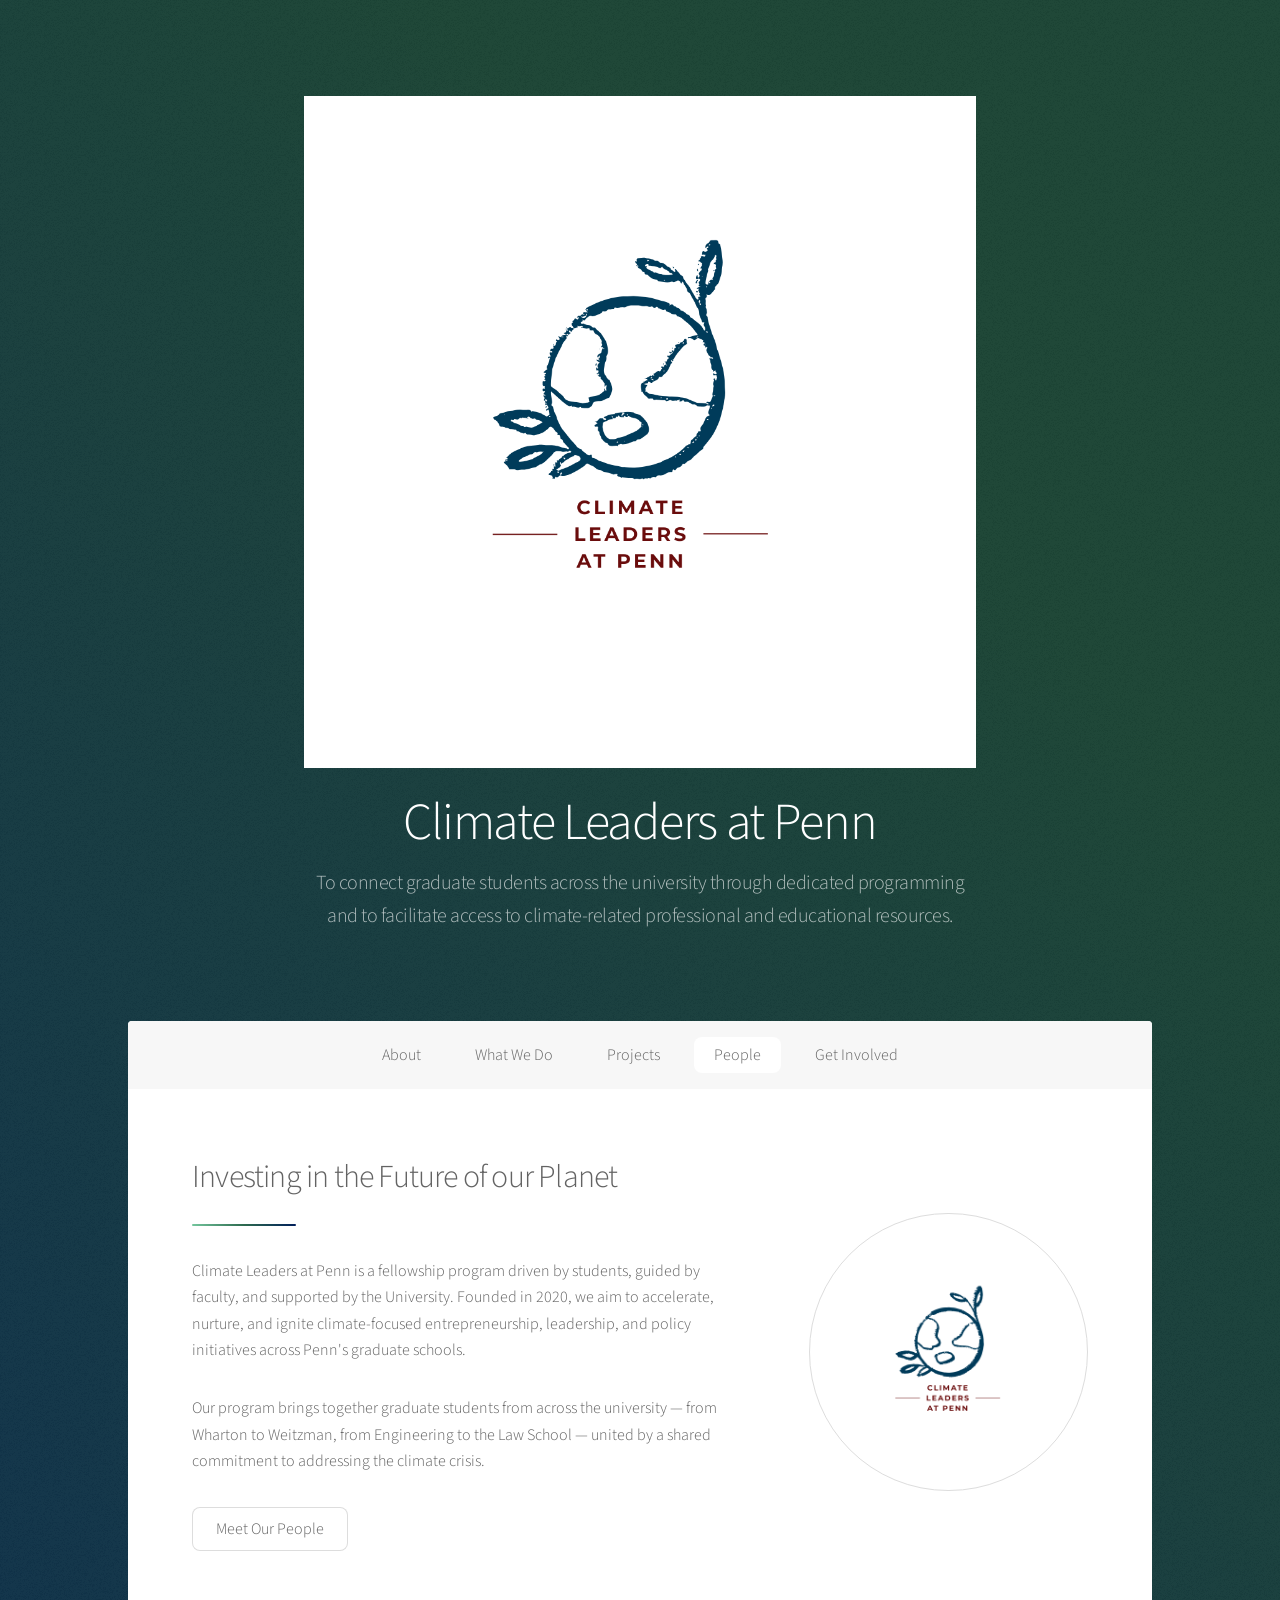
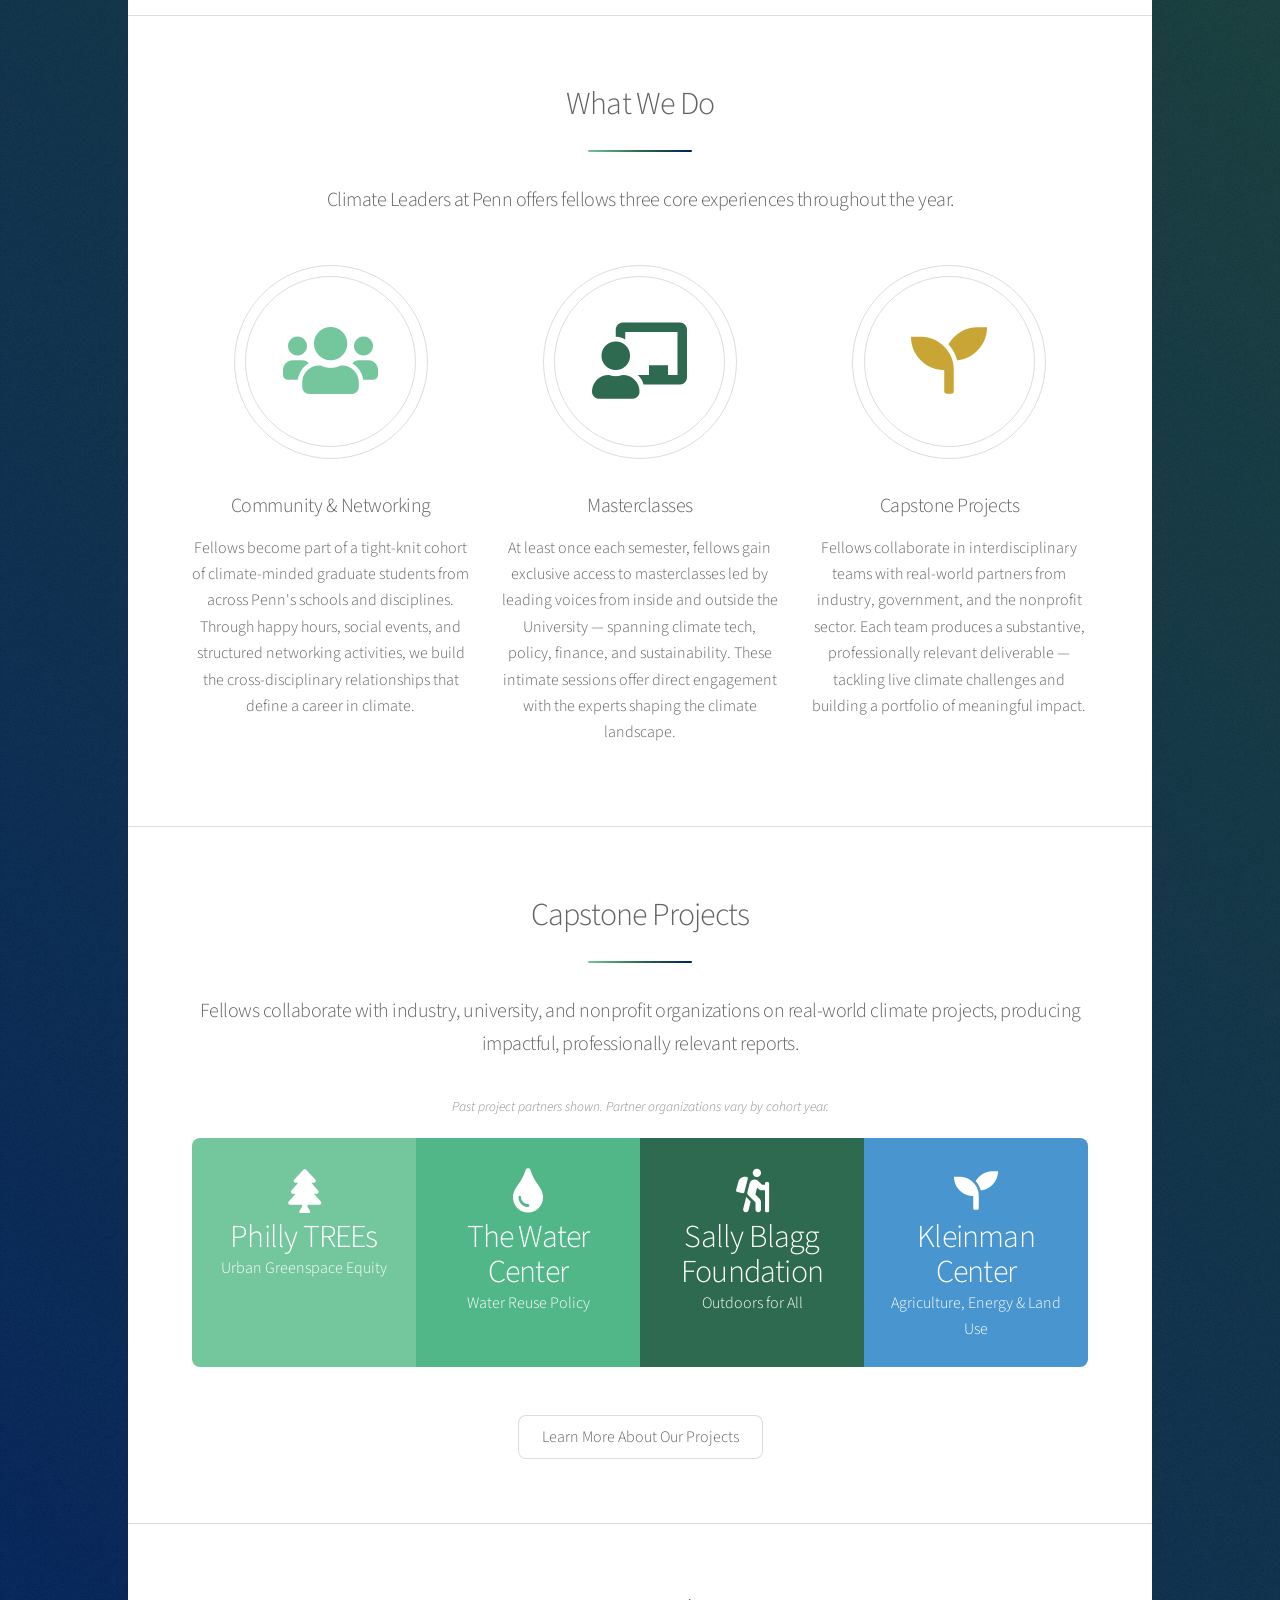
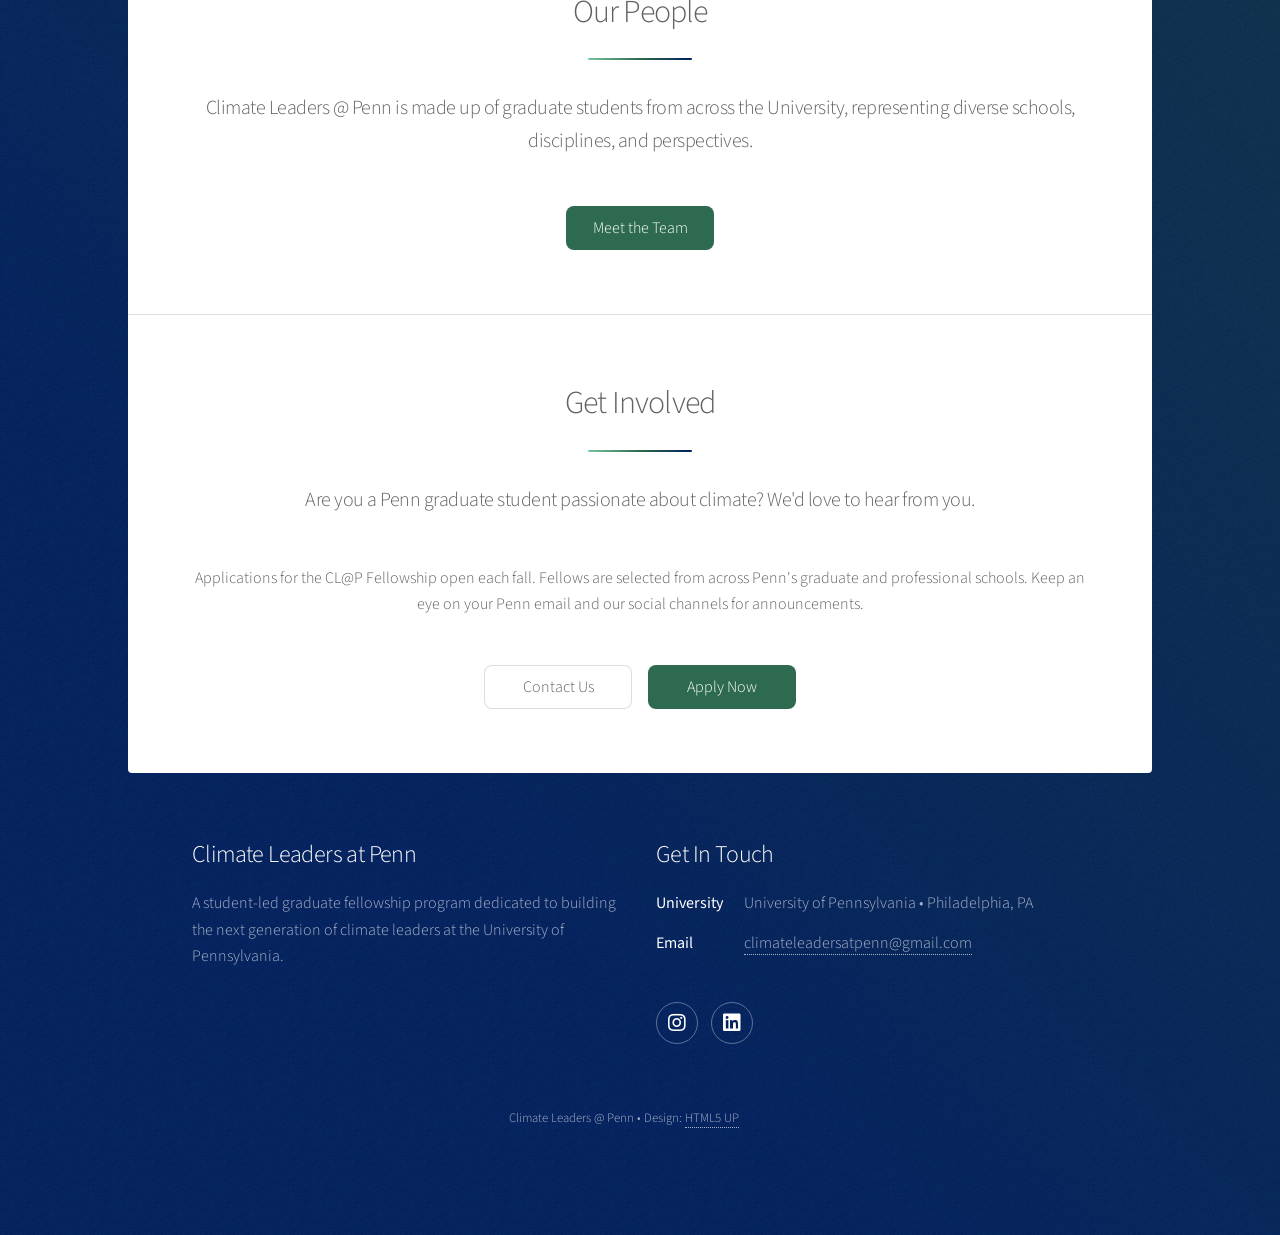
==== commit 2153b748: "Add homepage" ====
--- a/index.html
+++ b/index.html
@@ -1,184 +1,209 @@
 <!DOCTYPE HTML>
-<!--
-	Stellar by HTML5 UP
-	html5up.net | @ajlkn
-	Free for personal and commercial use under the CCA 3.0 license (html5up.net/license)
--->
 <html>
 	<head>
-		<title>Stellar by HTML5 UP</title>
+		<title>Climate Leaders @ Penn</title>
 		<meta charset="utf-8" />
 		<meta name="viewport" content="width=device-width, initial-scale=1, user-scalable=no" />
+
+		<!-- Favicon -->
+		<link rel="icon" type="image/png" href="images/logos/Logo_Climate%20Leaders%20at%20Penn%20%281%29.png" />
+
+		<!-- Open Graph (social sharing preview) -->
+		<meta property="og:title" content="Climate Leaders @ Penn" />
+		<meta property="og:description" content="A student-led graduate fellowship program dedicated to building the next generation of climate leaders at the University of Pennsylvania." />
+		<meta property="og:image" content="images/logos/Logo_Climate%20Leaders%20at%20Penn%20%281%29.png" />
+		<meta property="og:type" content="website" />
+		<!-- TODO: add your live URL below when the site is deployed -->
+		<!-- <meta property="og:url" content="https://yoursite.com" /> -->
+
 		<link rel="stylesheet" href="assets/css/main.css" />
 		<noscript><link rel="stylesheet" href="assets/css/noscript.css" /></noscript>
 	</head>
 	<body class="is-preload">
 
 		<!-- Wrapper -->
-			<div id="wrapper">
-
-				<!-- Header -->
-					<header id="header" class="alt">
-						<span class="logo"><img src="images/logo.svg" alt="" /></span>
-						<h1>Stellar</h1>
-						<p>Just another free, fully responsive site template<br />
-						built by <a href="https://twitter.com/ajlkn">@ajlkn</a> for <a href="https://html5up.net">HTML5 UP</a>.</p>
-					</header>
-
-				<!-- Nav -->
-					<nav id="nav">
-						<ul>
-							<li><a href="#intro" class="active">Introduction</a></li>
-							<li><a href="#first">First Section</a></li>
-							<li><a href="#second">Second Section</a></li>
-							<li><a href="#cta">Get Started</a></li>
+		<div id="wrapper">
+
+			<!-- Header -->
+			<header id="header" class="alt">
+				<span class="logo"><img src="images/logos/Logo_Climate Leaders at Penn (1).png" alt="Climate Leaders @ Penn Logo" /></span>
+				<h1>Climate Leaders at Penn</h1>
+				<p>To connect graduate students across the university through dedicated programming<br />
+				and to facilitate access to climate-related professional and educational resources.</p>
+			</header>
+
+			<!-- Nav -->
+			<nav id="nav">
+				<ul>
+					<li><a href="#about" class="active">About</a></li>
+					<li><a href="#what-we-do">What We Do</a></li>
+					<li><a href="#projects">Projects</a></li>
+					<li><a href="#people">People</a></li>
+					<li><a href="#get-involved">Get Involved</a></li>
+				</ul>
+			</nav>
+
+			<!-- Main -->
+			<div id="main">
+
+				<!-- About -->
+				<section id="about" class="main">
+					<div class="spotlight">
+						<div class="content">
+							<header class="major">
+								<h2>Investing in the Future of our Planet</h2>
+							</header>
+							<p>Climate Leaders at Penn is a fellowship program driven by students, guided by faculty, 
+							and supported by the University. Founded in 2020, we aim to accelerate, nurture, and 
+							ignite climate-focused entrepreneurship, leadership, and policy initiatives across 
+							Penn's graduate schools.</p>
+							<p>Our program brings together graduate students from across the university — from 
+							Wharton to Weitzman, from Engineering to the Law School — united by a shared 
+							commitment to addressing the climate crisis.</p>
+							<ul class="actions">
+								<li><a href="people.html" class="button">Meet Our People</a></li>
+							</ul>
+						</div>
+						<span class="image"><img src="/images/logos/Transparent_Logo_Penn Climate Leaders.png" alt="" /></span>
+					</div>
+				</section>
+
+				<!-- What We Do -->
+				<section id="what-we-do" class="main special">
+					<header class="major">
+						<h2>What We Do</h2>
+						<p>Climate Leaders at Penn offers fellows three core experiences throughout the year.</p>
+					</header>
+					<ul class="features">
+						<li>
+							<span class="icon solid major style1 fa-users"></span>
+							<h3>Community & Networking</h3>
+							<p>Fellows become part of a tight-knit cohort of climate-minded graduate students 
+							from across Penn's schools and disciplines. Through happy hours, social events, 
+							and structured networking activities, we build the cross-disciplinary relationships 
+							that define a career in climate.</p>
+						</li>
+						<li>
+							<span class="icon solid major style3 fa-chalkboard-teacher"></span>
+							<h3>Masterclasses</h3>
+							<p>At least once each semester, fellows gain exclusive access to masterclasses 
+							led by leading voices from inside and outside the University — spanning climate 
+							tech, policy, finance, and sustainability. These intimate sessions offer direct 
+							engagement with the experts shaping the climate landscape.</p>
+						</li>
+						<li>
+							<span class="icon solid major style5 fa-seedling"></span>
+							<h3>Capstone Projects</h3>
+							<p>Fellows collaborate in interdisciplinary teams with real-world partners from 
+							industry, government, and the nonprofit sector. Each team produces a substantive, 
+							professionally relevant deliverable — tackling live climate challenges and building 
+							a portfolio of meaningful impact.</p>
+						</li>
+					</ul>
+				</section>
+
+				<!-- Projects -->
+				<section id="projects" class="main special">
+					<header class="major">
+						<h2>Capstone Projects</h2>
+						<p>Fellows collaborate with industry, university, and nonprofit organizations 
+						on real-world climate projects, producing impactful, professionally relevant reports.</p>
+					</header>
+					<p style="text-align: center; font-size: 0.85em; color: #888; font-style: italic; margin-top: -1em; margin-bottom: 1.5em;">
+						Past project partners shown. Partner organizations vary by cohort year.
+					</p>
+					<ul class="statistics">
+						<li class="style1">
+							<span class="icon solid fa-tree"></span>
+							<strong>Philly TREEs</strong> Urban Greenspace Equity
+						</li>
+						<li class="style2">
+							<span class="icon solid fa-tint"></span>
+							<strong>The Water Center</strong> Water Reuse Policy
+						</li>
+						<li class="style3">
+							<span class="icon solid fa-hiking"></span>
+							<strong>Sally Blagg Foundation</strong> Outdoors for All
+						</li>
+						<li class="style4">
+							<span class="icon solid fa-seedling"></span>
+							<strong>Kleinman Center</strong> Agriculture, Energy & Land Use
+						</li>
+					</ul>
+					
+					<footer class="major">
+						<ul class="actions special">
+							<li><a href="projects.html" class="button">Learn More About Our Projects</a></li>
 						</ul>
-					</nav>
-
-				<!-- Main -->
-					<div id="main">
-
-						<!-- Introduction -->
-							<section id="intro" class="main">
-								<div class="spotlight">
-									<div class="content">
-										<header class="major">
-											<h2>Ipsum sed adipiscing</h2>
-										</header>
-										<p>Sed lorem ipsum dolor sit amet nullam consequat feugiat consequat magna
-										adipiscing magna etiam amet veroeros. Lorem ipsum dolor tempus sit cursus.
-										Tempus nisl et nullam lorem ipsum dolor sit amet aliquam.</p>
-										<ul class="actions">
-											<li><a href="generic.html" class="button">Learn More</a></li>
-										</ul>
-									</div>
-									<span class="image"><img src="images/pic01.jpg" alt="" /></span>
-								</div>
-							</section>
-
-						<!-- First Section -->
-							<section id="first" class="main special">
-								<header class="major">
-									<h2>Magna veroeros</h2>
-								</header>
-								<ul class="features">
-									<li>
-										<span class="icon solid major style1 fa-code"></span>
-										<h3>Ipsum consequat</h3>
-										<p>Sed lorem amet ipsum dolor et amet nullam consequat a feugiat consequat tempus veroeros sed consequat.</p>
-									</li>
-									<li>
-										<span class="icon major style3 fa-copy"></span>
-										<h3>Amed sed feugiat</h3>
-										<p>Sed lorem amet ipsum dolor et amet nullam consequat a feugiat consequat tempus veroeros sed consequat.</p>
-									</li>
-									<li>
-										<span class="icon major style5 fa-gem"></span>
-										<h3>Dolor nullam</h3>
-										<p>Sed lorem amet ipsum dolor et amet nullam consequat a feugiat consequat tempus veroeros sed consequat.</p>
-									</li>
-								</ul>
-								<footer class="major">
-									<ul class="actions special">
-										<li><a href="generic.html" class="button">Learn More</a></li>
-									</ul>
-								</footer>
-							</section>
-
-						<!-- Second Section -->
-							<section id="second" class="main special">
-								<header class="major">
-									<h2>Ipsum consequat</h2>
-									<p>Donec imperdiet consequat consequat. Suspendisse feugiat congue<br />
-									posuere. Nulla massa urna, fermentum eget quam aliquet.</p>
-								</header>
-								<ul class="statistics">
-									<li class="style1">
-										<span class="icon solid fa-code-branch"></span>
-										<strong>5,120</strong> Etiam
-									</li>
-									<li class="style2">
-										<span class="icon fa-folder-open"></span>
-										<strong>8,192</strong> Magna
-									</li>
-									<li class="style3">
-										<span class="icon solid fa-signal"></span>
-										<strong>2,048</strong> Tempus
-									</li>
-									<li class="style4">
-										<span class="icon solid fa-laptop"></span>
-										<strong>4,096</strong> Aliquam
-									</li>
-									<li class="style5">
-										<span class="icon fa-gem"></span>
-										<strong>1,024</strong> Nullam
-									</li>
-								</ul>
-								<p class="content">Nam elementum nisl et mi a commodo porttitor. Morbi sit amet nisl eu arcu faucibus hendrerit vel a risus. Nam a orci mi, elementum ac arcu sit amet, fermentum pellentesque et purus. Integer maximus varius lorem, sed convallis diam accumsan sed. Etiam porttitor placerat sapien, sed eleifend a enim pulvinar faucibus semper quis ut arcu. Ut non nisl a mollis est efficitur vestibulum. Integer eget purus nec nulla mattis et accumsan ut magna libero. Morbi auctor iaculis porttitor. Sed ut magna ac risus et hendrerit scelerisque. Praesent eleifend lacus in lectus aliquam porta. Cras eu ornare dui curabitur lacinia.</p>
-								<footer class="major">
-									<ul class="actions special">
-										<li><a href="generic.html" class="button">Learn More</a></li>
-									</ul>
-								</footer>
-							</section>
-
-						<!-- Get Started -->
-							<section id="cta" class="main special">
-								<header class="major">
-									<h2>Congue imperdiet</h2>
-									<p>Donec imperdiet consequat consequat. Suspendisse feugiat congue<br />
-									posuere. Nulla massa urna, fermentum eget quam aliquet.</p>
-								</header>
-								<footer class="major">
-									<ul class="actions special">
-										<li><a href="generic.html" class="button primary">Get Started</a></li>
-										<li><a href="generic.html" class="button">Learn More</a></li>
-									</ul>
-								</footer>
-							</section>
-
-					</div>
-
-				<!-- Footer -->
-					<footer id="footer">
-						<section>
-							<h2>Aliquam sed mauris</h2>
-							<p>Sed lorem ipsum dolor sit amet et nullam consequat feugiat consequat magna adipiscing tempus etiam dolore veroeros. eget dapibus mauris. Cras aliquet, nisl ut viverra sollicitudin, ligula erat egestas velit, vitae tincidunt odio.</p>
-							<ul class="actions">
-								<li><a href="generic.html" class="button">Learn More</a></li>
-							</ul>
-						</section>
-						<section>
-							<h2>Etiam feugiat</h2>
-							<dl class="alt">
-								<dt>Address</dt>
-								<dd>1234 Somewhere Road &bull; Nashville, TN 00000 &bull; USA</dd>
-								<dt>Phone</dt>
-								<dd>(000) 000-0000 x 0000</dd>
-								<dt>Email</dt>
-								<dd><a href="#">information@untitled.tld</a></dd>
-							</dl>
-							<ul class="icons">
-								<li><a href="#" class="icon brands fa-twitter alt"><span class="label">Twitter</span></a></li>
-								<li><a href="#" class="icon brands fa-facebook-f alt"><span class="label">Facebook</span></a></li>
-								<li><a href="#" class="icon brands fa-instagram alt"><span class="label">Instagram</span></a></li>
-								<li><a href="#" class="icon brands fa-github alt"><span class="label">GitHub</span></a></li>
-								<li><a href="#" class="icon brands fa-dribbble alt"><span class="label">Dribbble</span></a></li>
-							</ul>
-						</section>
-						<p class="copyright">&copy; Untitled. Design: <a href="https://html5up.net">HTML5 UP</a>.</p>
 					</footer>
+				</section>
+
+				<!-- People -->
+				<section id="people" class="main special">
+					<header class="major">
+						<h2>Our People</h2>
+						<p>Climate Leaders @ Penn is made up of graduate students from across the University, 
+						representing diverse schools, disciplines, and perspectives.</p>
+					</header>
+					<footer class="major">
+						<ul class="actions special">
+							<li><a href="people.html" class="button primary">Meet the Team</a></li>
+						</ul>
+					</footer>
+				</section>
+
+				<!-- Get Involved -->
+				<section id="get-involved" class="main special">
+					<header class="major">
+						<h2>Get Involved</h2>
+						<p>Are you a Penn graduate student passionate about climate? We'd love to hear from you.</p>
+					</header>
+					<p>Applications for the CL@P Fellowship open each fall. Fellows are selected from 
+					across Penn's graduate and professional schools. Keep an eye on your Penn email 
+					and our social channels for announcements.</p>
+					<footer class="major">
+						<ul class="actions special">
+							<li><a href="mailto:climateleadersatpenn@gmail.com" class="button">Contact Us</a></li>
+							<li><a href="https://docs.google.com/forms/d/e/1FAIpQLScOTftXTuz4ESFOkREMDlf5i7E2rI-2eneLniFfNboWiPlpFA/viewform?usp=header" class="button primary" target="_blank">Apply Now</a></li>
+						</ul>
+					</footer>
+				</section>
 
 			</div>
 
+			<!-- Footer -->
+			<footer id="footer">
+				<section>
+					<h2>Climate Leaders at Penn</h2>
+					<p>A student-led graduate fellowship program dedicated to building 
+					the next generation of climate leaders at the University of Pennsylvania.</p>
+				</section>
+				<section>
+					<h2>Get In Touch</h2>
+					<dl class="alt">
+						<dt>University</dt>
+						<dd>University of Pennsylvania &bull; Philadelphia, PA</dd>
+						<dt>Email</dt>
+						<dd><a href="mailto:climateleadersatpenn@gmail.com">climateleadersatpenn@gmail.com</a></dd>
+					</dl>
+					<ul class="icons">
+						<li><a href="https://www.instagram.com/climateleadersatpenn/" class="icon brands fa-instagram alt"><span class="label">Instagram</span></a></li>
+						<li><a href="https://www.linkedin.com/company/climate-leaders-penn/" class="icon brands fa-linkedin alt"><span class="label">LinkedIn</span></a></li>
+					</ul>
+				</section>
+				<p class="copyright">Climate Leaders @ Penn &bull; Design: <a href="https://html5up.net">HTML5 UP</a></p>
+			</footer>
+
+		</div>
+
 		<!-- Scripts -->
-			<script src="assets/js/jquery.min.js"></script>
-			<script src="assets/js/jquery.scrollex.min.js"></script>
-			<script src="assets/js/jquery.scrolly.min.js"></script>
-			<script src="assets/js/browser.min.js"></script>
-			<script src="assets/js/breakpoints.min.js"></script>
-			<script src="assets/js/util.js"></script>
-			<script src="assets/js/main.js"></script>
+		<script src="assets/js/jquery.min.js"></script>
+		<script src="assets/js/jquery.scrollex.min.js"></script>
+		<script src="assets/js/jquery.scrolly.min.js"></script>
+		<script src="assets/js/browser.min.js"></script>
+		<script src="assets/js/breakpoints.min.js"></script>
+		<script src="assets/js/util.js"></script>
+		<script src="assets/js/main.js"></script>
 
 	</body>
 </html>
--- a/assets/css/main.css
+++ b/assets/css/main.css
@@ -1,10 +1,10 @@
 @import url(fontawesome-all.min.css);
 @import 'https://fonts.googleapis.com/css?family=Source+Sans+Pro:300,400';
 
-/*
-	Stellar by HTML5 UP
-	html5up.net | @ajlkn
-	Free for personal and commercial use under the CCA 3.0 license (html5up.net/license)
+/*
+	Stellar by HTML5 UP
+	html5up.net | @ajlkn
+	Free for personal and commercial use under the CCA 3.0 license (html5up.net/license)
 */
 
 html, body, div, span, applet, object,
@@ -3782,4 +3782,187 @@
 				max-width: 100%;
 			}
 
-		}+		}
+		/* ================================================
+   CLIMATE LEADERS @ PENN — COLOR THEME OVERRIDE
+   Add to the bottom of main.css
+
+   Palette:
+   Penn Navy:      #011F5B
+   Forest Green:   #1B4332  (body bg start)
+   Medium Green:   #2D6A4F  (primary accent)
+   Bright Green:   #52B788  (hover / highlight)
+   Sage Green:     #74C69D  (light accent)
+   Warm Gold:      #C9A535  (Ben Franklin Gold)
+   Mid Blue:       #4895CF  (Penn blue, lighter)
+================================================ */
+
+/* -------------------------------------------
+   BODY BACKGROUND
+   Replaces pink/purple gradient with
+   deep forest green → Penn navy
+------------------------------------------- */
+body {
+    background-color: #163d2a;
+    background-image: url("images/overlay.png"), -moz-linear-gradient(45deg, #011F5B 15%, #1B4332 85%);
+    background-image: url("images/overlay.png"), -webkit-linear-gradient(45deg, #011F5B 15%, #1B4332 85%);
+    background-image: url("images/overlay.png"), -ms-linear-gradient(45deg, #011F5B 15%, #1B4332 85%);
+    background-image: url("images/overlay.png"), linear-gradient(45deg, #011F5B 15%, #1B4332 85%);
+}
+
+/* Select dropdown bg (was purple) */
+select option {
+    background: #163d2a;
+}
+
+/* Checkbox checked color (was purple) */
+input[type="checkbox"]:checked + label:before,
+input[type="radio"]:checked + label:before {
+    background-color: #ffffff;
+    border-color: #ffffff;
+    color: #163d2a;
+}
+
+/* -------------------------------------------
+   PRIMARY BUTTONS
+   Replaces light blue (#8cc9f0) with green
+------------------------------------------- */
+input[type="submit"].primary,
+input[type="reset"].primary,
+input[type="button"].primary,
+button.primary,
+.button.primary {
+    background-color: #2D6A4F;
+}
+
+    input[type="submit"].primary:hover,
+    input[type="reset"].primary:hover,
+    input[type="button"].primary:hover,
+    button.primary:hover,
+    .button.primary:hover {
+        background-color: #52B788;
+    }
+
+    input[type="submit"].primary:active,
+    input[type="reset"].primary:active,
+    input[type="button"].primary:active,
+    button.primary:active,
+    .button.primary:active {
+        background-color: #245740;
+    }
+
+/* Primary buttons inside #main */
+#main input[type="submit"].primary,
+#main input[type="reset"].primary,
+#main input[type="button"].primary,
+#main button.primary,
+#main .button.primary {
+    background-color: #2D6A4F;
+    color: #ffffff !important;
+    box-shadow: none;
+}
+
+    #main input[type="submit"].primary:hover,
+    #main input[type="reset"].primary:hover,
+    #main input[type="button"].primary:hover,
+    #main button.primary:hover,
+    #main .button.primary:hover {
+        background-color: #52B788;
+    }
+
+    #main input[type="submit"].primary:active,
+    #main input[type="reset"].primary:active,
+    #main input[type="button"].primary:active,
+    #main button.primary:active,
+    #main .button.primary:active {
+        background-color: #245740;
+    }
+
+/* -------------------------------------------
+   FORM FOCUS RINGS
+   Replaces light blue (#8cc9f0) with green
+------------------------------------------- */
+input[type="text"]:focus,
+input[type="password"]:focus,
+input[type="email"]:focus,
+select:focus,
+textarea:focus {
+    border-color: #52B788;
+    box-shadow: 0 0 0 1px #52B788;
+}
+
+input[type="checkbox"]:focus + label:before,
+input[type="radio"]:focus + label:before {
+    border-color: #52B788;
+    box-shadow: 0 0 0 1px #52B788;
+}
+
+#main input[type="text"]:focus,
+#main input[type="password"]:focus,
+#main input[type="email"]:focus,
+#main select:focus,
+#main textarea:focus {
+    border-color: #52B788;
+    box-shadow: 0 0 0 1px #52B788;
+}
+
+#main input[type="checkbox"]:focus + label:before,
+#main input[type="radio"]:focus + label:before {
+    border-color: #52B788;
+    box-shadow: 0 0 0 1px #52B788;
+}
+
+/* -------------------------------------------
+   ICON STYLES
+   Replaces pink/purple palette with
+   green → blue → gold range
+------------------------------------------- */
+.icon.style1 { color: #74C69D; }   /* Sage Green     (was pink)         */
+.icon.style2 { color: #52B788; }   /* Bright Green   (was light purple)  */
+.icon.style3 { color: #2D6A4F; }   /* Forest Green   (was purple)        */
+.icon.style4 { color: #4895CF; }   /* Mid Blue       (was blue-purple)   */
+.icon.style5 { color: #C9A535; }   /* Warm Gold      (was light blue)    */
+
+/* -------------------------------------------
+   STATISTICS BLOCK STYLES
+   Same palette mapping as icon styles
+------------------------------------------- */
+.statistics li.style1 { background-color: #74C69D; }
+.statistics li.style2 { background-color: #52B788; }
+.statistics li.style3 { background-color: #2D6A4F; }
+.statistics li.style4 { background-color: #4895CF; }
+.statistics li.style5 { background-color: #C9A535; }
+
+/* -------------------------------------------
+   H2 UNDERLINE GRADIENT (header.major)
+   Replaces pink → purple → blue with
+   sage → forest → Penn navy
+------------------------------------------- */
+#main header.major h2:after {
+    background-color: #2D6A4F;
+    background-image: -moz-linear-gradient(90deg, #74C69D, #2D6A4F, #011F5B);
+    background-image: -webkit-linear-gradient(90deg, #74C69D, #2D6A4F, #011F5B);
+    background-image: -ms-linear-gradient(90deg, #74C69D, #2D6A4F, #011F5B);
+    background-image: linear-gradient(90deg, #74C69D, #2D6A4F, #011F5B);
+}
+
+/* -------------------------------------------
+   PEOPLE PAGE CARD ACCENTS
+   Aligns inline styles in people.html
+   with the new palette
+------------------------------------------- */
+.person-card .role {
+    color: #2D6A4F;
+}
+
+.section-divider {
+    border-top-color: #d0e8dc;
+}
+
+.past-fellows-table th {
+    color: #2D6A4F;
+}
+
+.past-fellows-table thead {
+    border-bottom-color: #2D6A4F;
+}
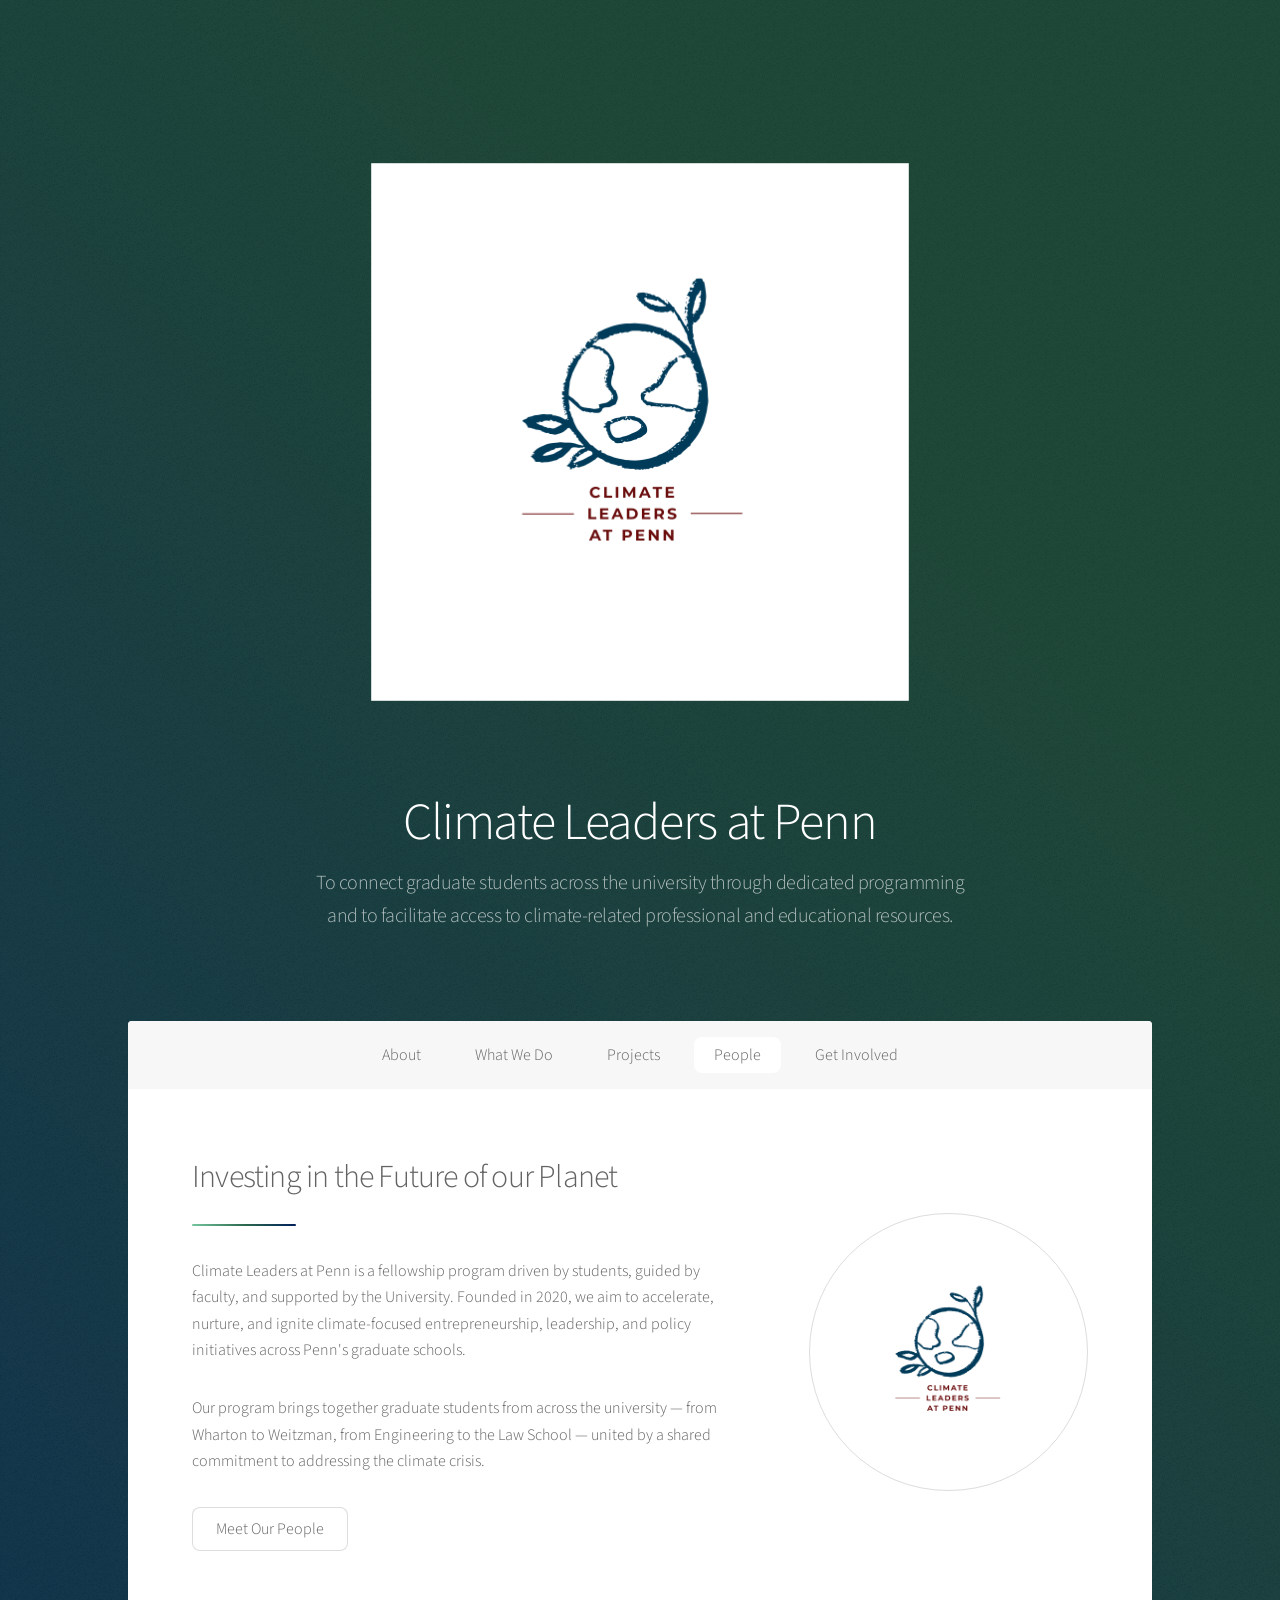
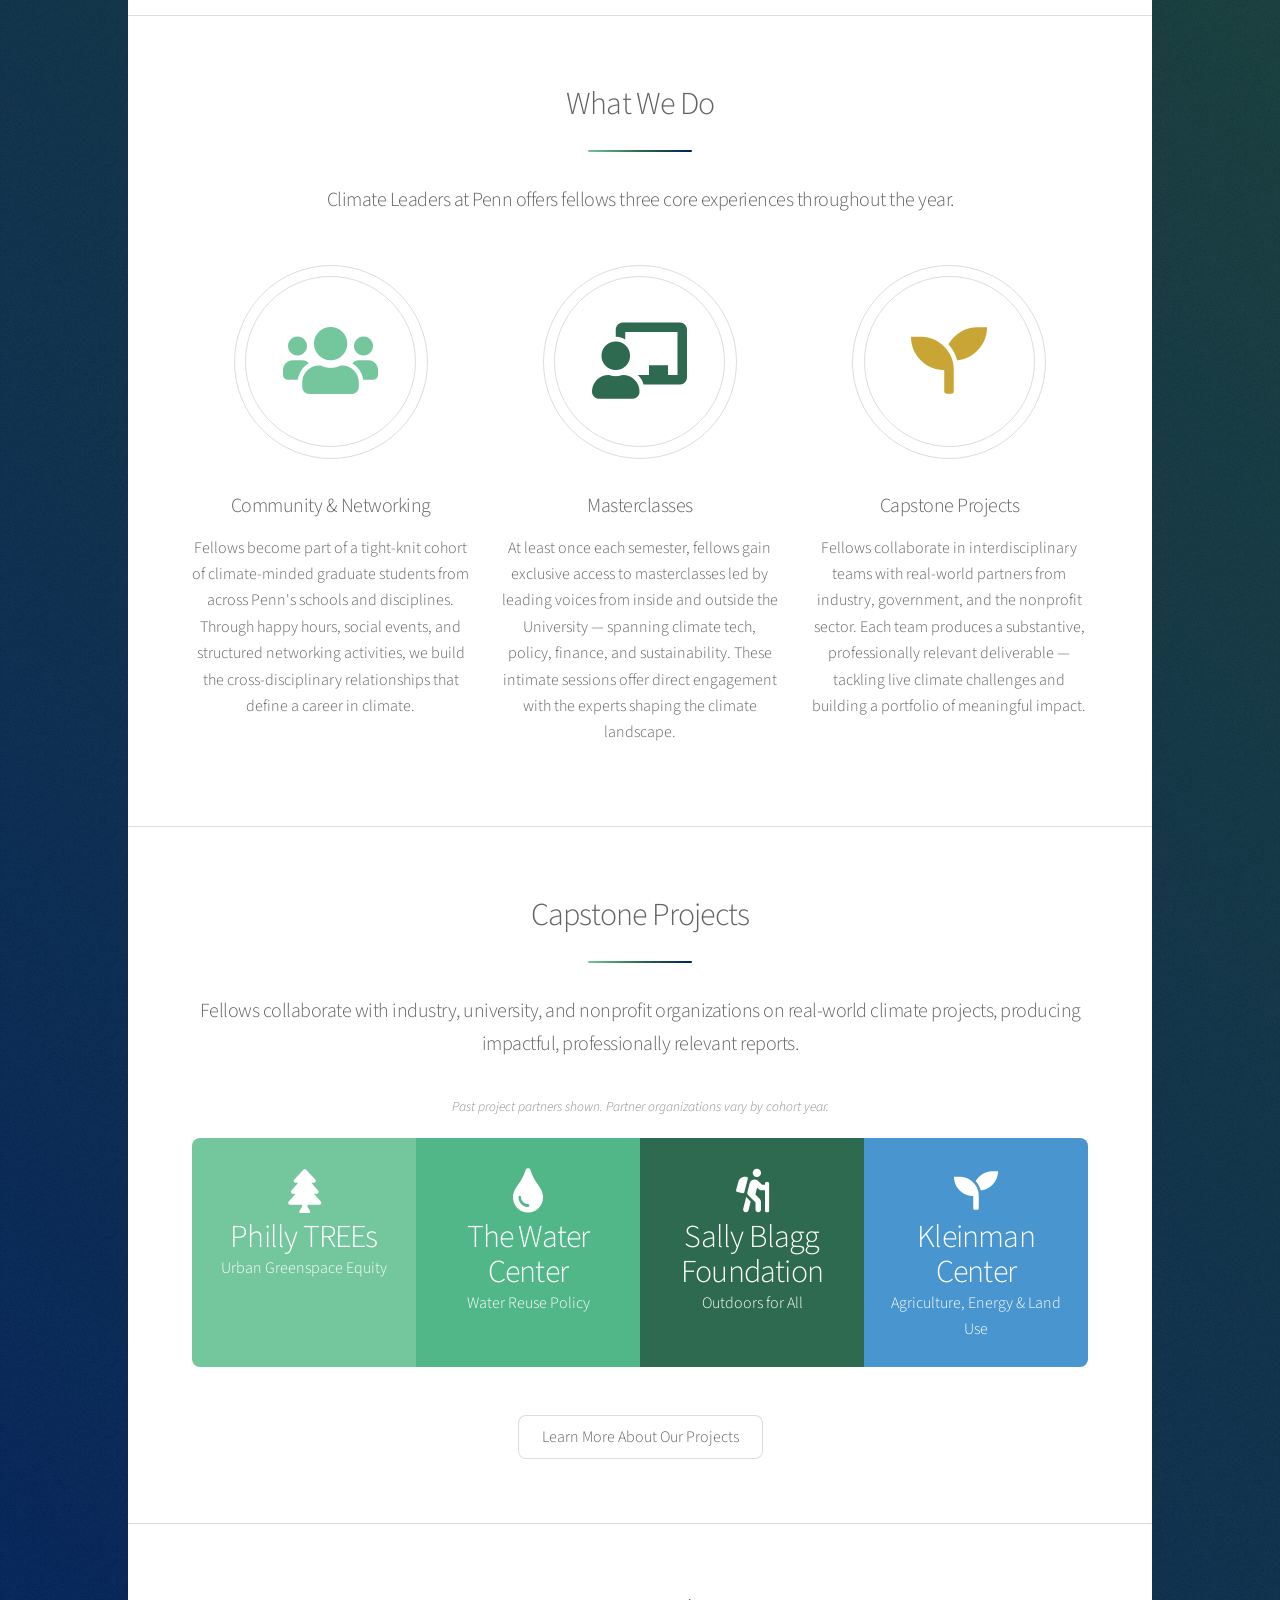
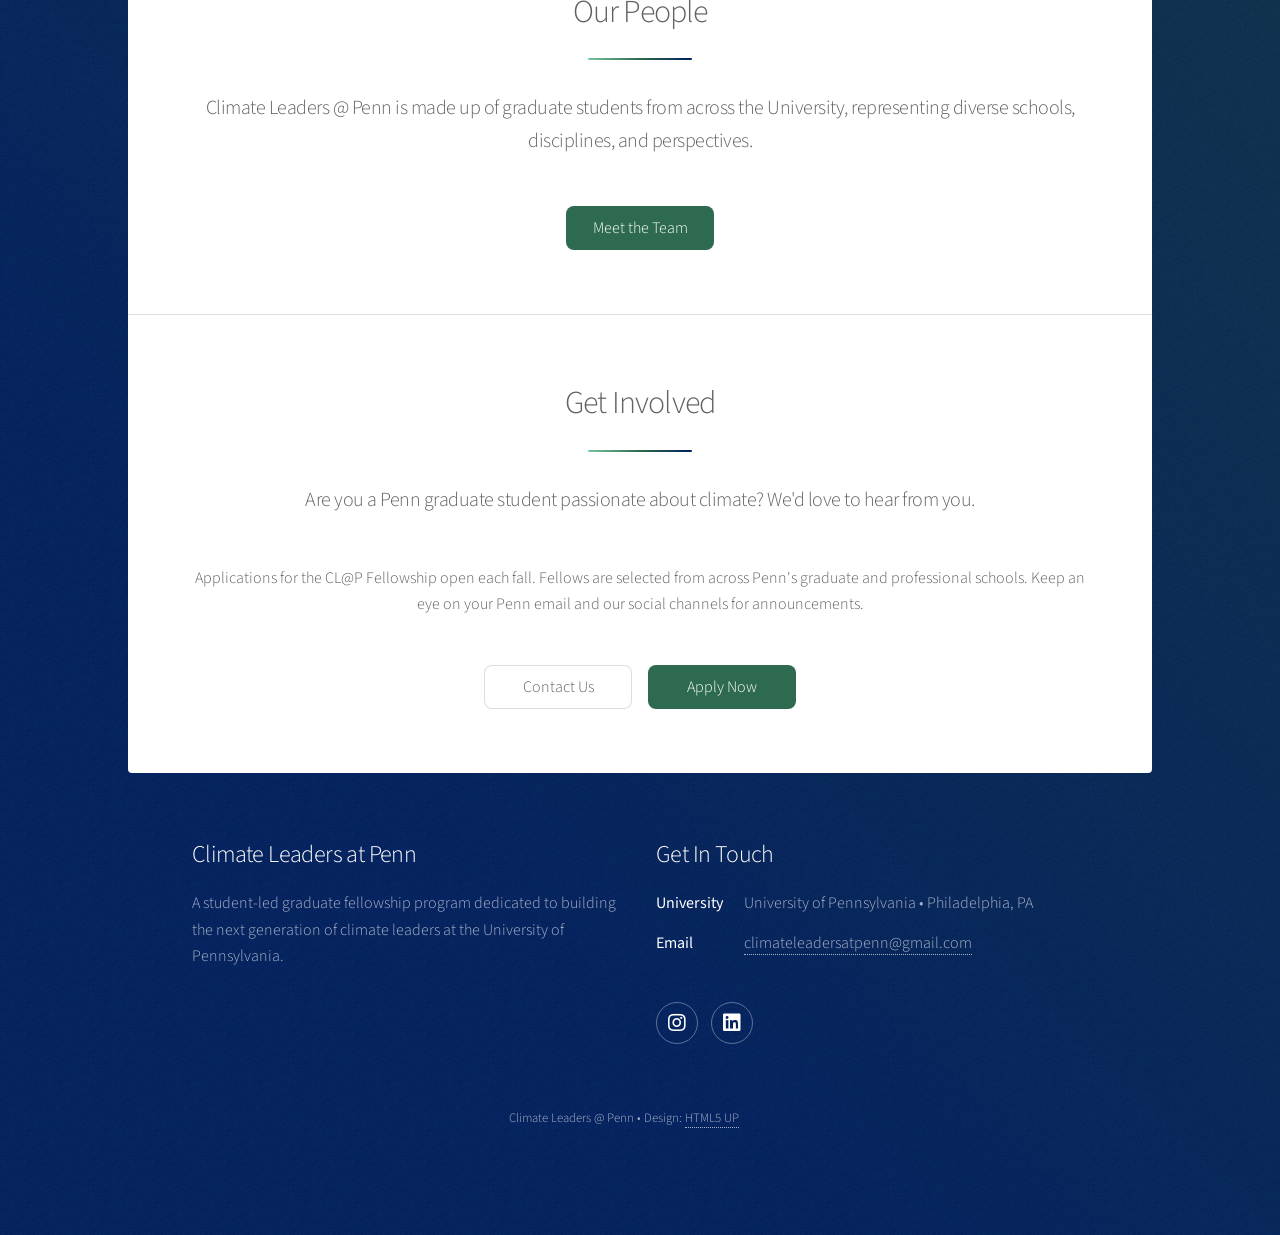
==== commit 77770f04: "resize logo" ====
--- a/index.html
+++ b/index.html
@@ -26,7 +26,7 @@
 
 			<!-- Header -->
 			<header id="header" class="alt">
-				<span class="logo"><img src="images/logos/Logo_Climate Leaders at Penn (1).png" alt="Climate Leaders @ Penn Logo" /></span>
+				<span class="logo"><img src="images/logos/Logo_Climate Leaders at Penn (1).png" alt="Climate Leaders @ Penn Logo" style="width: 80%; height: 80%; object-fit: contain; border-radius: 0; transform: scale(0.80);"/></span>
 				<h1>Climate Leaders at Penn</h1>
 				<p>To connect graduate students across the university through dedicated programming<br />
 				and to facilitate access to climate-related professional and educational resources.</p>
